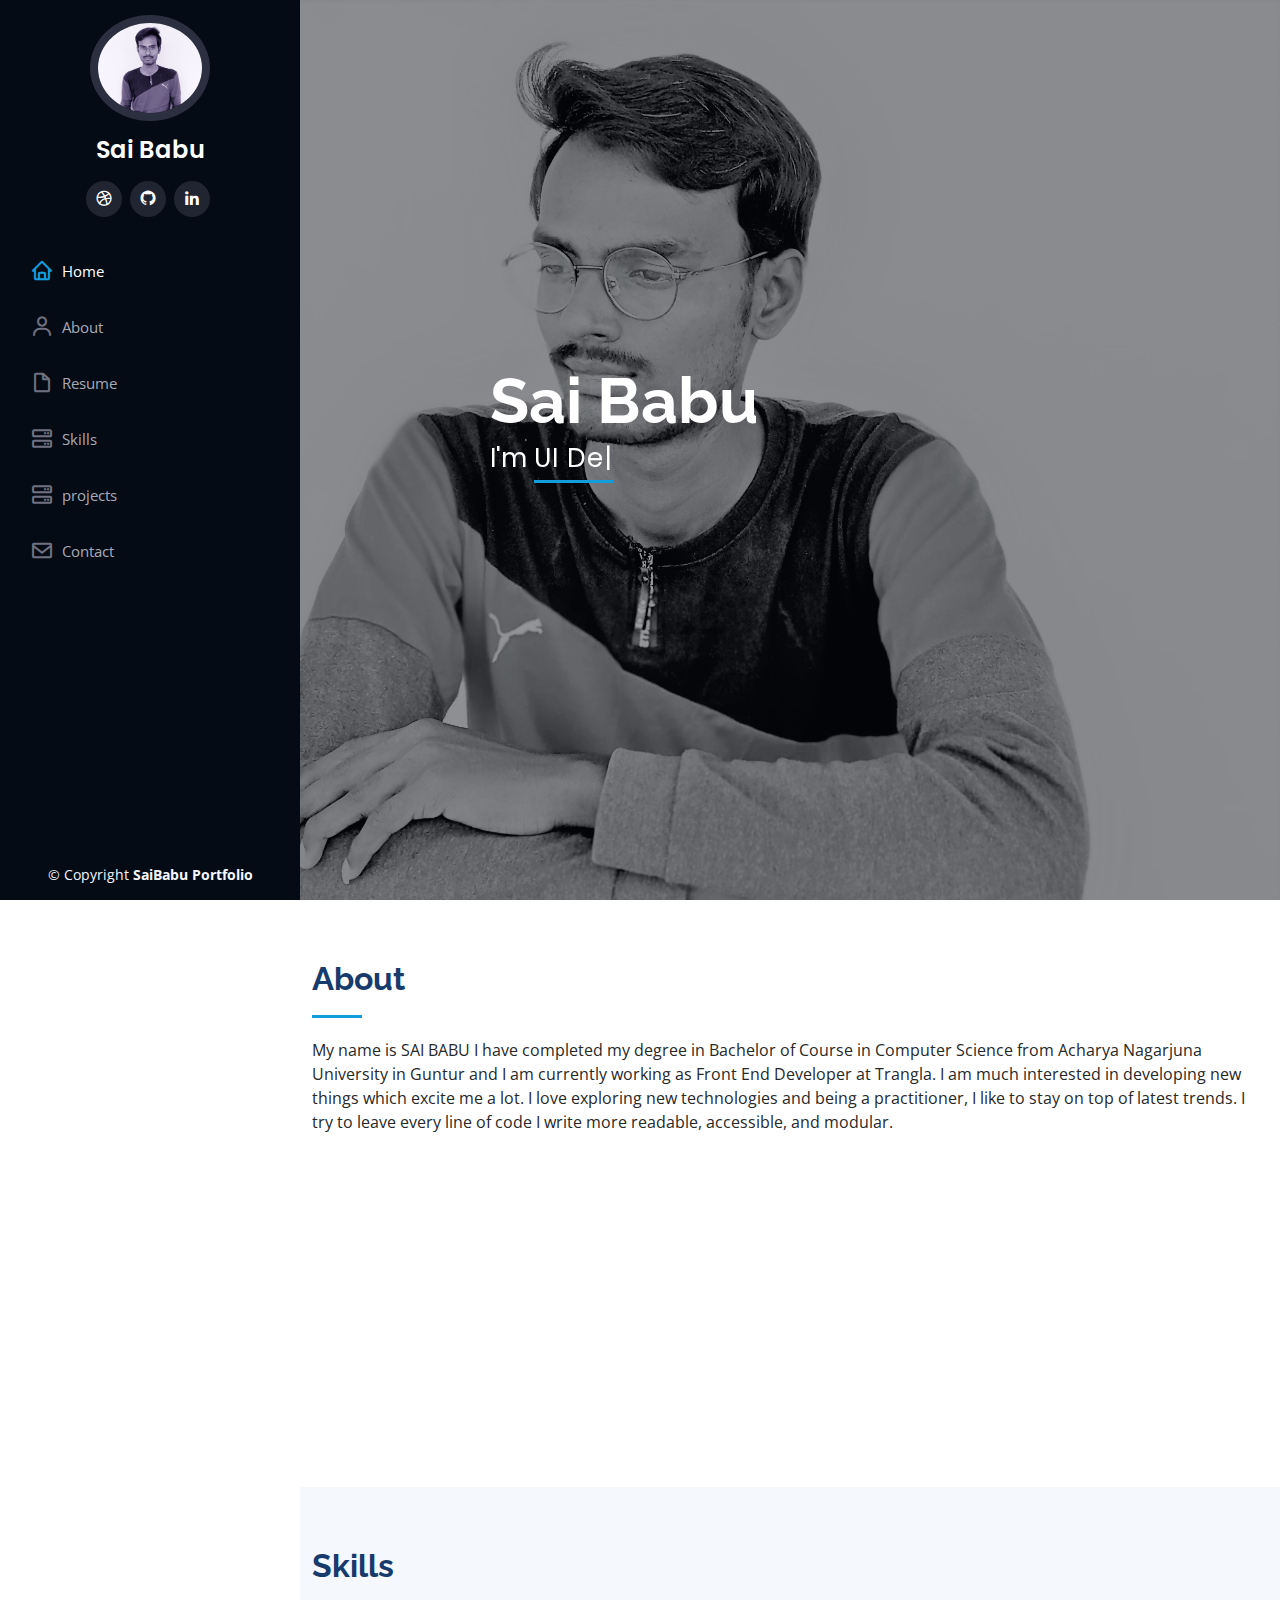
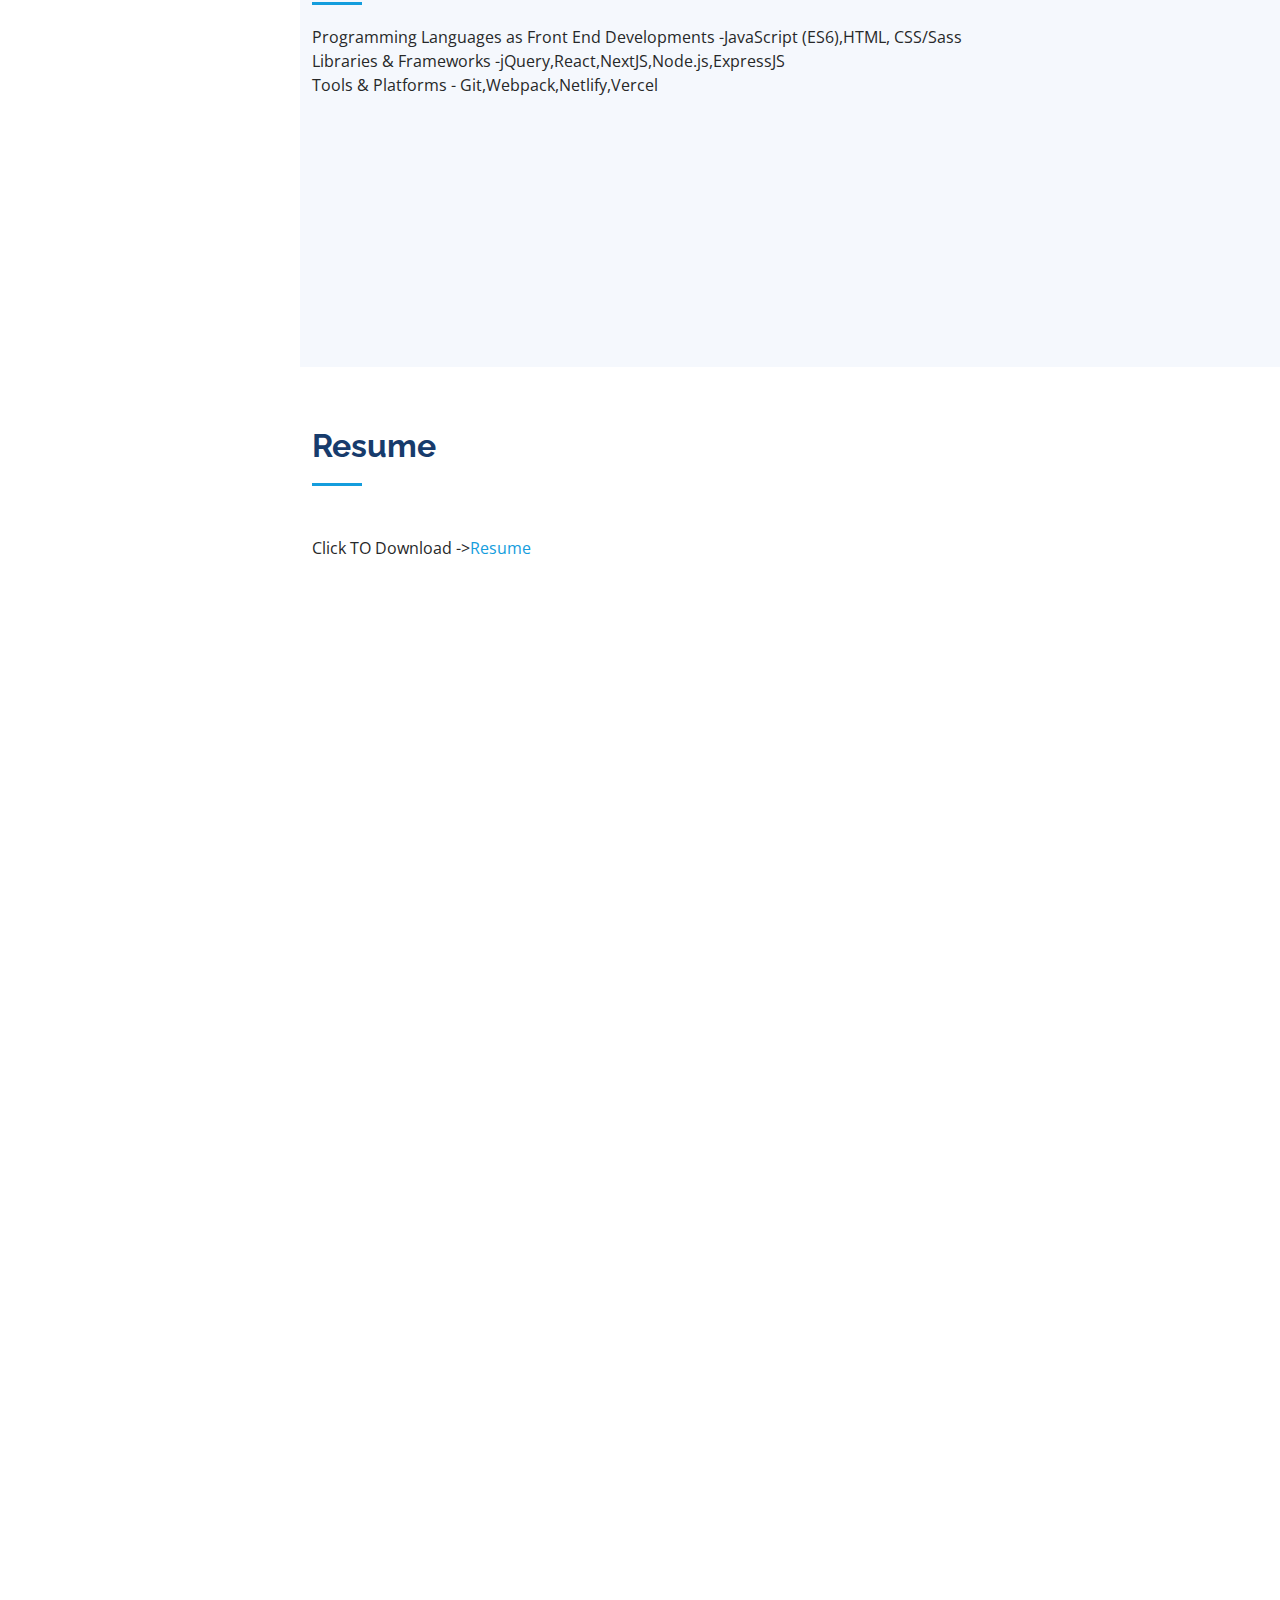
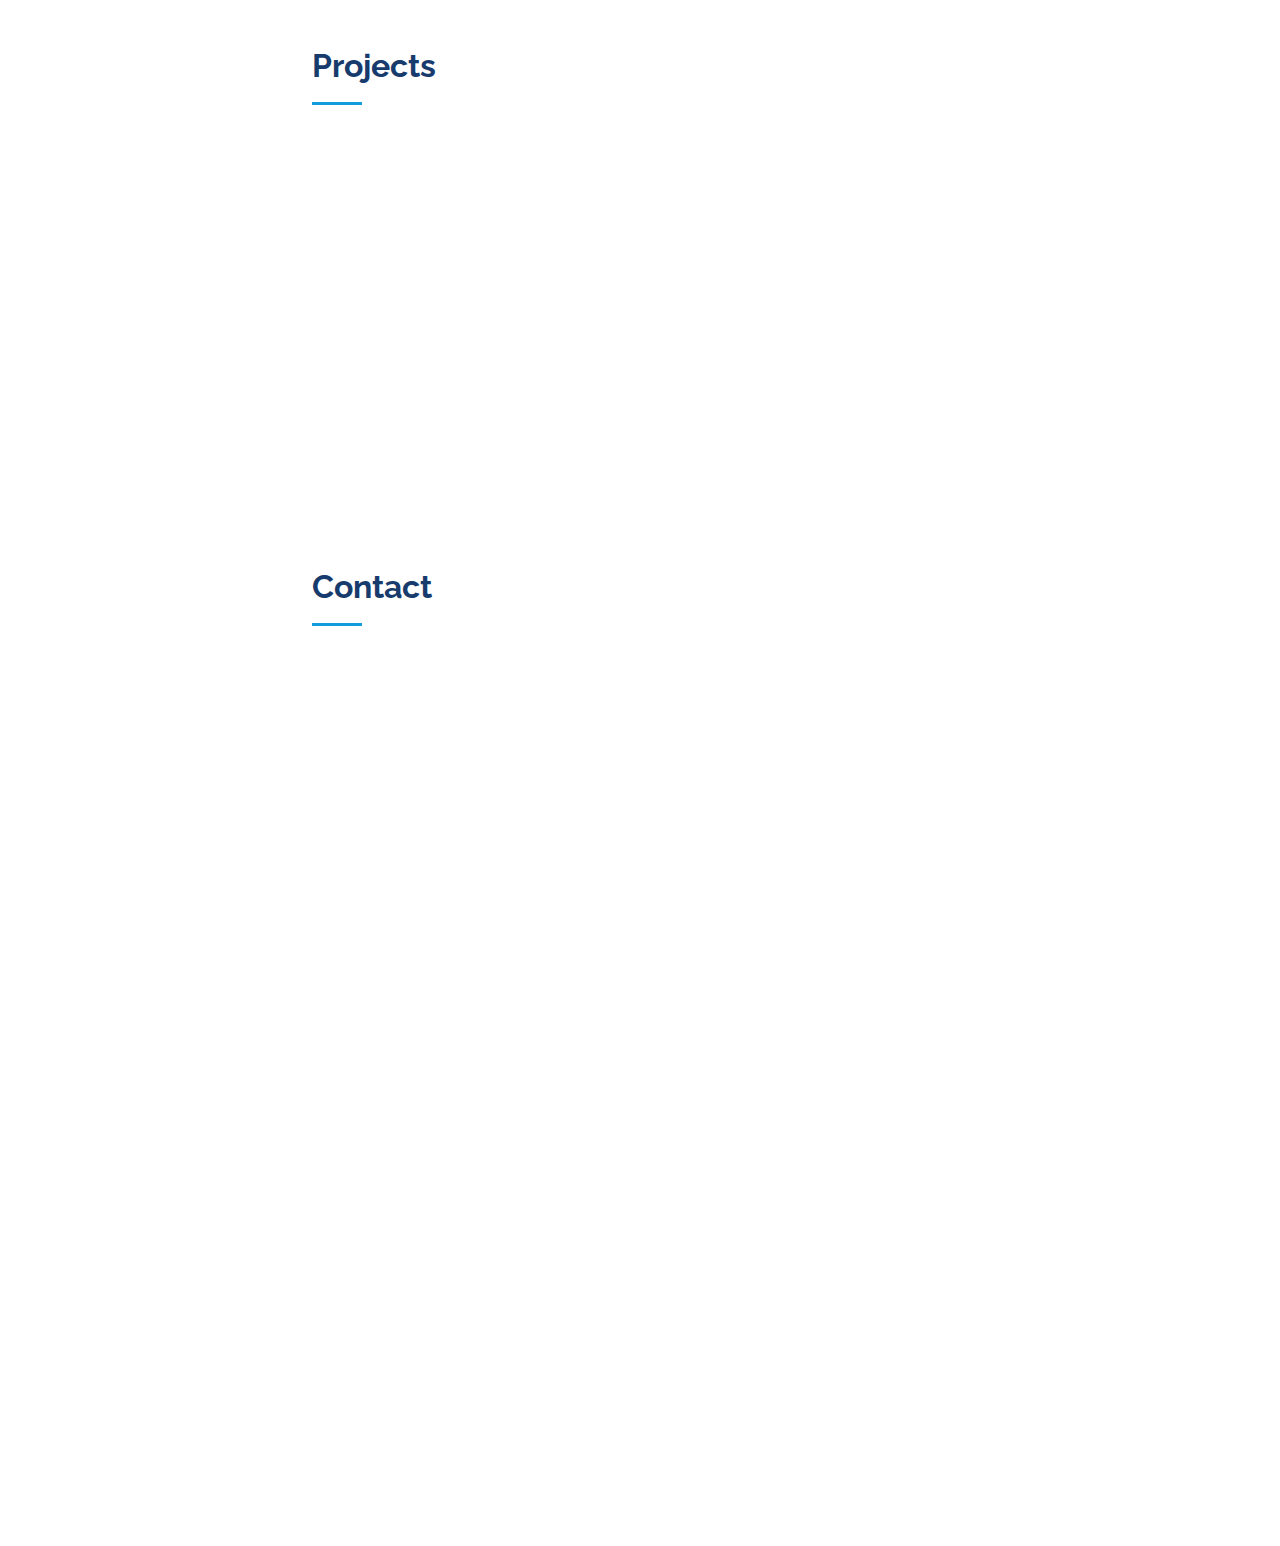
==== index.html @ c0b47a03 "add" ====
<!DOCTYPE html>
<html lang="en">

<head>
  <meta charset="utf-8">
  <meta content="width=device-width, initial-scale=1.0" name="viewport">

  <title>Sai Babu </title>
  <meta content="" name="description">
  <meta content="" name="keywords">

  <!-- Favicons -->
  <link href="assets/img/My-logo4.ico" rel="icon">
  <link href="assets/img/My-logo4.ico" rel="apple-touch-icon">

  <!-- Google Fonts -->
  <link href="https://fonts.googleapis.com/css?family=Open+Sans:300,300i,400,400i,600,600i,700,700i|Raleway:300,300i,400,400i,500,500i,600,600i,700,700i|Poppins:300,300i,400,400i,500,500i,600,600i,700,700i" rel="stylesheet">

  <!-- Vendor CSS Files -->
  <link href="assets/vendor/aos/aos.css" rel="stylesheet">
  <link href="assets/vendor/bootstrap/css/bootstrap.min.css" rel="stylesheet">
  <link href="assets/vendor/bootstrap-icons/bootstrap-icons.css" rel="stylesheet">
  <link href="assets/vendor/boxicons/css/boxicons.min.css" rel="stylesheet">
  <link href="assets/vendor/glightbox/css/glightbox.min.css" rel="stylesheet">
  <link href="assets/vendor/swiper/swiper-bundle.min.css" rel="stylesheet">

  <!-- Template Main CSS File -->
  <link href="assets/css/style.css" rel="stylesheet">

  <!-- =======================================================
  * Template Name: iPortfolio - v3.9.1
  * Template URL: https://bootstrapmade.com/iportfolio-bootstrap-portfolio-websites-template/
  * Author: BootstrapMade.com
  * License: https://bootstrapmade.com/license/
  ======================================================== -->
</head>

<body>

  <!-- ======= Mobile nav toggle button ======= -->
  <i class="bi bi-list mobile-nav-toggle d-xl-none"></i>

  <!-- ======= Header ======= -->
  <header id="header">
    <div class="d-flex flex-column">

      <div class="profile">
        <img src="assets/img/s123364.jpg" alt="" class="img-fluid rounded-circle">
        <h1 class="text-light"><a href="index.html">Sai Babu</a></h1>
        <div class="social-links mt-3 text-center">
          <a href="https://dribbble.com/chsaibabu961" class="dribbble"><i class="bx bxl-dribbble"></i></a>
          <a href="https://github.com/chsaibabu" class="github"><i class="bx bxl-github"></i></a>
          <a href="https://www.linkedin.com/in/saibabu961/" class="linkedin"><i class="bx bxl-linkedin"></i></a>
        </div>
      </div>

      <nav id="navbar" class="nav-menu navbar">
        <ul>
          <li><a href="#hero" class="nav-link scrollto active"><i class="bx bx-home"></i> <span>Home</span></a></li>
          <li><a href="#about" class="nav-link scrollto"><i class="bx bx-user"></i> <span>About</span></a></li>
          <li><a href="#resume" class="nav-link scrollto"><i class="bx bx-file-blank"></i> <span>Resume</span></a></li>
          <li><a href="#skills" class="nav-link scrollto"><i class="bx bx-server"></i> <span>Skills</span></a></li>
          <li><a href="#projects" class="nav-link scrollto"><i class="bx bx-server"></i> <span>projects</span></a></li>
          <li><a href="#contact" class="nav-link scrollto"><i class="bx bx-envelope"></i> <span>Contact</span></a></li>
        </ul>
      </nav><!-- .nav-menu -->
    </div>
  </header><!-- End Header -->

  <!-- ======= Hero Section ======= -->
  <section id="hero" class="d-flex flex-column justify-content-center align-items-center">
    <div class="hero-container" data-aos="fade-in">
      <h1>Sai Babu</h1>
      <p>I'm <span class="typed" data-typed-items="UI Designer,UI Developer"></span></p>
    </div>
  </section><!-- End Hero -->

  <main id="main">

    <!-- ======= About Section ======= -->
    <section id="about" class="about">
      <div class="container">

        <div class="section-title">
          <h2>About</h2>
<p>My name is SAI BABU I have completed my degree in Bachelor of Course in Computer Science from Acharya Nagarjuna University in Guntur and I am currently working as Front End Developer at Trangla. I am much interested in developing new things which excite me a lot.


I love exploring new technologies and being a practitioner, I like to stay on top of latest trends. I try to leave every line of code I write more readable, accessible, and modular.</p>
        </div>

        <div class="row">
          <div class="col-lg-4" data-aos="fade-right">
            <img src="assets/img/s123364.jpg" class="img-fluid" alt="">
          </div>
          <div class="col-lg-8 pt-4 pt-lg-0 content" data-aos="fade-left">
            <h3>UI/UX Designer &amp; Web Developer.</h3>
            <p class="fst-italic">
            
            </p>
            <div class="row">
              <div class="col-lg-6">
                <ul>
                  <li><i class="bi bi-chevron-right"></i> <strong>Birthday:</strong> <span>19 Octobar 1999</span></li>
                  <li><i class="bi bi-chevron-right"></i> <strong>Website:</strong> <span>www.saibabu.com</span></li>
                  <li><i class="bi bi-chevron-right"></i> <strong>Phone:</strong> <span>+91 9000254121</span></li>
                  <li><i class="bi bi-chevron-right"></i> <strong>City:</strong> <span>Guntur AP, India</span></li>
                </ul>
              </div>
              <div class="col-lg-6">
                <ul>
                  <li><i class="bi bi-chevron-right"></i> <strong>Age:</strong> <span>23</span></li>
                  <li><i class="bi bi-chevron-right"></i> <strong>Degree:</strong> <span>Bachelor</span></li>
                  <li><i class="bi bi-chevron-right"></i> <strong>Gmail:</strong> <span>ch.saibabu.961@gmeil.com</span></li>
                </ul>
              </div>
            </div>
            
          </div>
        </div>

      </div>
    </section><!-- End About Section -->

   

    <!-- ======= Skills Section ======= -->
    <section id="skills" class="skills section-bg">
      <div class="container">

        <div class="section-title">
          <h2>Skills</h2>
<p>Programming Languages as Front End Developments -JavaScript (ES6),HTML, CSS/Sass </p>
<p>Libraries & Frameworks -jQuery,React,NextJS,Node.js,ExpressJS</p>
<p>Tools & Platforms - Git,Webpack,Netlify,Vercel</p>
        </div>

        <div class="row skills-content">

          <div class="col-lg-6" data-aos="fade-up">

            <div class="progress">
              <span class="skill">HTML <i class="val">100%</i></span>
              <div class="progress-bar-wrap">
                <div class="progress-bar" role="progressbar" aria-valuenow="100" aria-valuemin="0" aria-valuemax="100"></div>
              </div>
            </div>

            <div class="progress">
              <span class="skill">CSS <i class="val">90%</i></span>
              <div class="progress-bar-wrap">
                <div class="progress-bar" role="progressbar" aria-valuenow="90" aria-valuemin="0" aria-valuemax="100"></div>
              </div>
            </div>

            <div class="progress">
              <span class="skill">JavaScript <i class="val">75%</i></span>
              <div class="progress-bar-wrap">
                <div class="progress-bar" role="progressbar" aria-valuenow="75" aria-valuemin="0" aria-valuemax="100"></div>
              </div>
            </div>

          </div>

          <div class="col-lg-6" data-aos="fade-up" data-aos-delay="100">

            <div class="progress">
              <span class="skill">Bootstrap <i class="val">80%</i></span>
              <div class="progress-bar-wrap">
                <div class="progress-bar" role="progressbar" aria-valuenow="80" aria-valuemin="0" aria-valuemax="100"></div>
              </div>
            </div>

            <div class="progress">
              <span class="skill">Reactjs<i class="val">90%</i></span>
              <div class="progress-bar-wrap">
                <div class="progress-bar" role="progressbar" aria-valuenow="90" aria-valuemin="0" aria-valuemax="100"></div>
              </div>
            </div>

            <div class="progress">
              <span class="skill">Photoshop <i class="val">55%</i></span>
              <div class="progress-bar-wrap">
                <div class="progress-bar" role="progressbar" aria-valuenow="55" aria-valuemin="0" aria-valuemax="100"></div>
              </div>
            </div>

          </div>

        </div>

      </div>
    </section><!-- End Skills Section -->

    <!-- ======= Resume Section ======= -->
    <section id="resume" class="resume">
      <div class="container">

        <div class="section-title">
          <h2>Resume</h2>
        </div>
         <p> Click TO Download -><a href="file:///C:/Users/Mr%20Khan/Downloads/Sai%20Frontend%20-%20Resume%20(1).pdf">Resume</a></p>
        <div class="row">
          <div class="col-lg-6" data-aos="fade-up">
            <h3 class="resume-title">Summary</h3>
            <div class="resume-item pb-0">
              <h4>Sai Babu</h4>
              <p><em>Over 3+ years of professional experience and a good understanding of all the aspects of the Software Development Life Cycle. 
Deep expertise and hands-on experience with Web Applications and programming languages such as HTLM5, CSS3, JavaScript, ReactJS, and NextJS.
Experienced on projects from development to deployment using Agile processes and
Always open to learn new technologies
.</em></p>
              <ul>
                <li>Guntur, Andhra Pradesh 522001, India</li>
                <li>+91 9000254121</li>
                <li>contact@saibabu.com</li>
              </ul>
            </div>

            <h3 class="resume-title">Education</h3>
            <div class="resume-item">
              <h4>Bachelor Of Science; Computer Science</h4>
              <h5>2017 - 2020</h5>
              <p><em>Hindu College of Guntur at Acharya Nagarjuna University in Guntur,Ap</em></p>
            </div>
             <div class="resume-item">
              <h4>Intermedit : MPC</h4>
              <h5>2015 - 2017</h5>
              <p><em>A.C college in Guntur,Ap</em></p>
            </div>
            <div class="resume-item">
              <h4>SSC : 10Th</h4>
              <h5>2014-2015</h5>
              <p><em>Yadava High School in Guntur,Ap</em></p>
            </div>
          </div>
          <div class="col-lg-6" data-aos="fade-up" data-aos-delay="100">
            <h3 class="resume-title">Professional Experience</h3>
            <div class="resume-item">
              <h4>Front End Developer</h4>
              <h5>Jan 2020 - Present</h5>
              <p><em>Trangla at</em></p>
              <ul>
              <li>Developed and maintained code for in-house and client websites primarily using HTML, CSS, Sass, JavaScript, and jQuery</li>
              <li>Tested sites in various browsers and devices to ensure cross-browser compatibility and mobile responsiveness</li>
              <li>Worked closely with designers and management team to develop, document, and manage the website using Jekyll, Sass, and JavaScript</li>
              <li>Work with a variety of different languages, frameworks, and content management systems such as JavaScript, TypeScript, React, Node.js, Prismic, etc.
</li>
              <li>Communicate and collaborate with multi-disciplinary teams of engineers, designers, clients, and stakeholders on a daily basis
</li>
              </ul>
            </div>
            <div class="resume-item">
              <h4>UI Designer</h4>
              <h5>Jun 2019 - Jan 2020</h5>
              <p><em>Zakboys</em></p>
              <ul>
                <li>Design, build, and maintain efficient, reusable, and reliable Frontend code with technologies of HTML, CSS, Javascript ..</li>
                <li>Work with the server-side developers for Implementing UI integration</li>
                <li>Recommended and consulted with clients on the most appropriate graphic design</li>
                <li>Skills/Concepts – HTML, CSS, Bootstrap and JavaScript</li>
              </ul>
            </div>
          </div>
        </div>

      </div>
    </section><!-- End Resume Section -->

        <!-- ======= Services Section ======= -->
    <section id="projects" class="services">
      <div class="container">

        <div class="section-title">
          <h2>Projects</h2>
        </div>

        <div class="row">
          
          <div class="col-lg-4 col-md-6 icon-box" data-aos="fade-up" data-aos-delay="100">
            <div class="icon">
              <img src="assets/img/Screenshot_20221010_221952.png" alt="">
            </div>
            
            <h4 class="title"><a href="https://www.playat.in/">Play At</a></h4>
            <p class="description">PlayAt is a ground booking Mobile App for Sports enthusiasts around Hyderabad, Developed by Turpy Mobile Apps Pvt Ltd. PlayAt shows you nearby sports facilities and makes an instant booking of available playing slots. Users will get the notifications of the events happening at the Sports Arena
</p>
          </div>
         
        </div>

      </div>
    </section><!-- End Services Section -->



    <!-- ======= Contact Section ======= -->
    <section id="contact" class="contact">
      <div class="container">

        <div class="section-title">
          <h2>Contact</h2>
        </div>

        <div class="row" data-aos="fade-in">

          <div class="col-lg-5 d-flex align-items-stretch">
            <div class="info">
              <div class="address">
                <i class="bi bi-geo-alt"></i>
                <h4>Location:</h4>
                <p>Guntur,Andhra Pradesh,India, Pincode-522001 </p>
              </div>

              <div class="email">
                <i class="bi bi-envelope"></i>
                <h4>Email:</h4>
                <p>contact@saibabu.com</p>
              </div>

              <div class="phone">
                <i class="bi bi-phone"></i>
                <h4>Call:</h4>
                <p>+91 9000254121</p>
              </div>

            </div>

          </div>

          <div class="col-lg-7 mt-5 mt-lg-0 d-flex align-items-stretch">
            <form action="forms/contact.php" method="post" role="form" class="php-email-form">
              <div class="row">
                <div class="form-group col-md-6">
                  <label for="name">Your Name</label>
                  <input type="text" name="name" class="form-control" id="name" required>
                </div>
                <div class="form-group col-md-6">
                  <label for="name">Your Email</label>
                  <input type="email" class="form-control" name="email" id="email" required>
                </div>
              </div>
              <div class="form-group">
                <label for="name">Subject</label>
                <input type="text" class="form-control" name="subject" id="subject" required>
              </div>
              <div class="form-group">
                <label for="name">Message</label>
                <textarea class="form-control" name="message" rows="10" required></textarea>
              </div>
              <div class="my-3">
                <div class="loading">Loading</div>
                <div class="error-message"></div>
                <div class="sent-message">Your message has been sent. Thank you!</div>
              </div>
              <div class="text-center"><button type="submit">Send Message</button></div>
            </form>
          </div>
<iframe></iframe>
        </div>

      </div>
    </section><!-- End Contact Section -->

  </main><!-- End #main -->

  <!-- ======= Footer ======= -->
  <footer id="footer">
    <div class="container">
      <div class="copyright">
        &copy; Copyright <strong><span>SaiBabu Portfolio</span></strong>
      </div>
      
    </div>
  </footer><!-- End  Footer -->

  <a href="#" class="back-to-top d-flex align-items-center justify-content-center"><i class="bi bi-arrow-up-short"></i></a>

  <!-- Vendor JS Files -->
  <script src="assets/vendor/purecounter/purecounter_vanilla.js"></script>
  <script src="assets/vendor/aos/aos.js"></script>
  <script src="assets/vendor/bootstrap/js/bootstrap.bundle.min.js"></script>
  <script src="assets/vendor/glightbox/js/glightbox.min.js"></script>
  <script src="assets/vendor/isotope-layout/isotope.pkgd.min.js"></script>
  <script src="assets/vendor/swiper/swiper-bundle.min.js"></script>
  <script src="assets/vendor/typed.js/typed.min.js"></script>
  <script src="assets/vendor/waypoints/noframework.waypoints.js"></script>
  <script src="assets/vendor/php-email-form/validate.js"></script>

  <!-- Template Main JS File -->
  <script src="assets/js/main.js"></script>

</body>

</html>
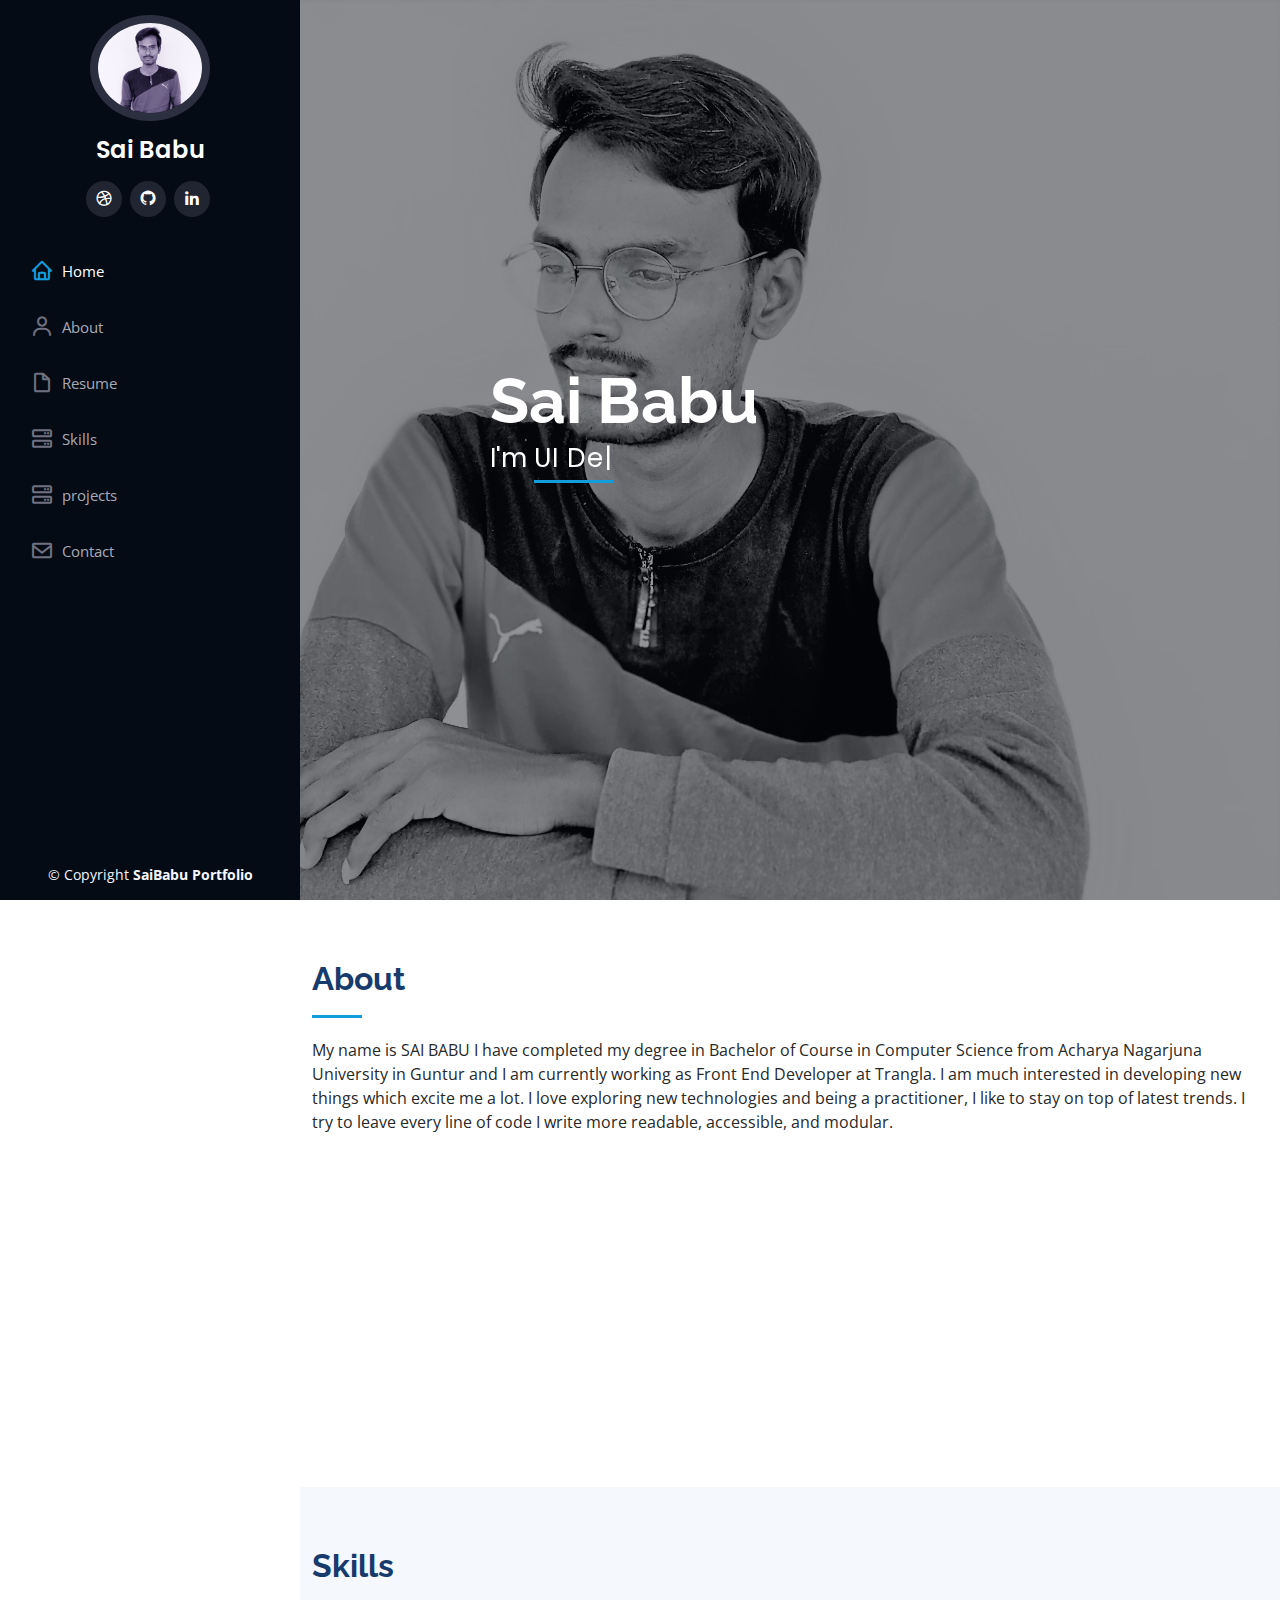
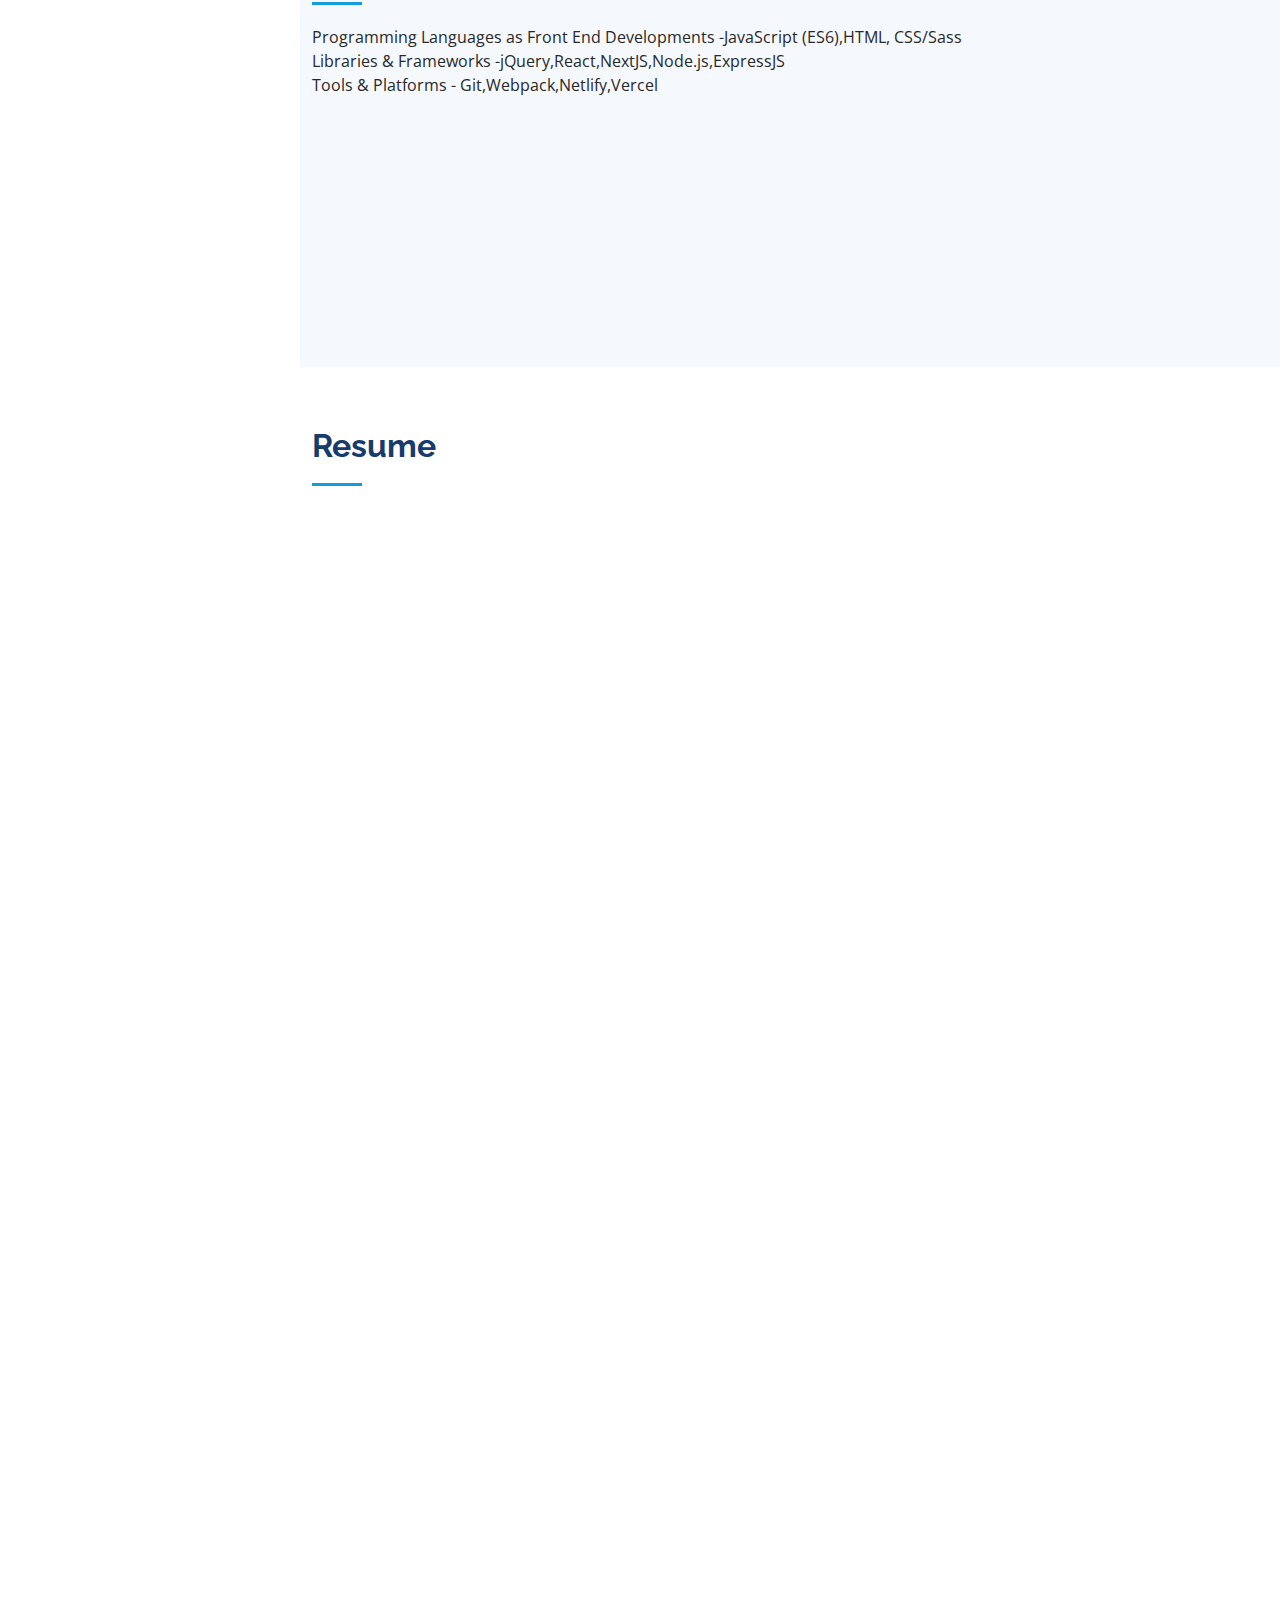
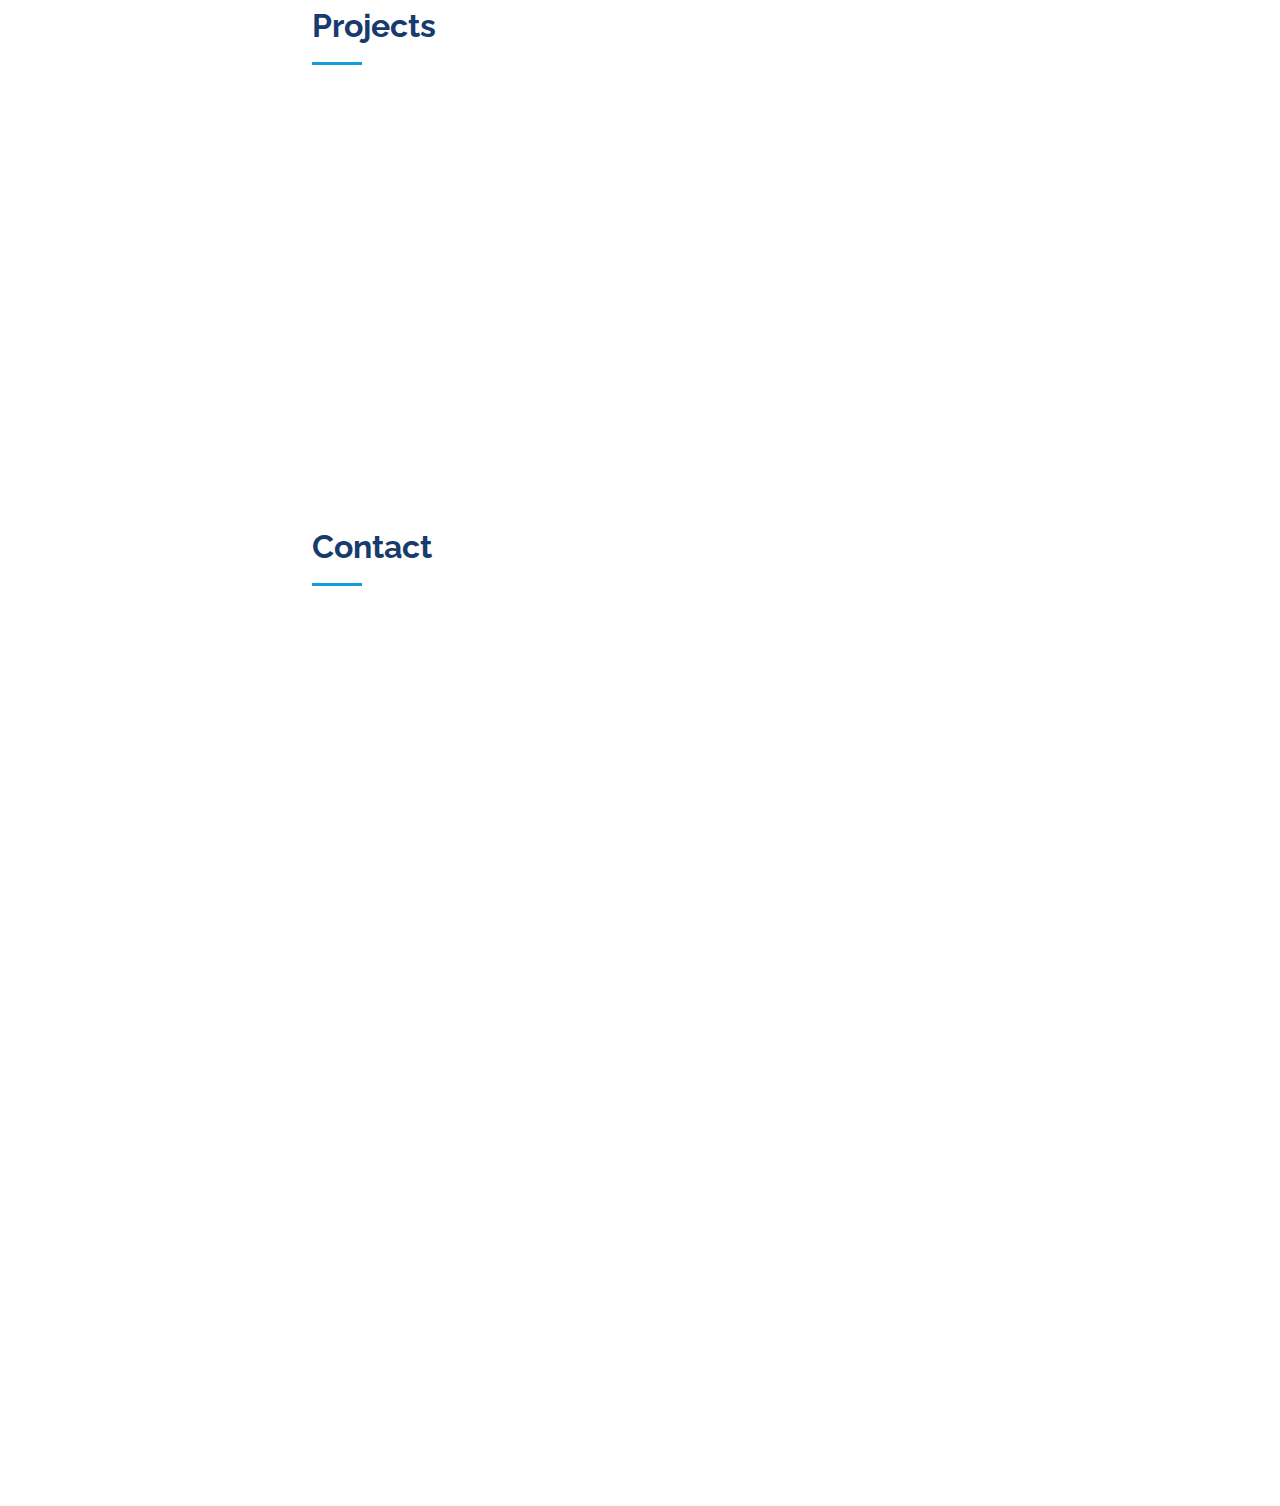
==== commit 0bd704d7: "max update" ====
--- a/index.html
+++ b/index.html
@@ -199,7 +199,6 @@
         <div class="section-title">
           <h2>Resume</h2>
         </div>
-         <p> Click TO Download -><a href="file:///C:/Users/Mr%20Khan/Downloads/Sai%20Frontend%20-%20Resume%20(1).pdf">Resume</a></p>
         <div class="row">
           <div class="col-lg-6" data-aos="fade-up">
             <h3 class="resume-title">Summary</h3>
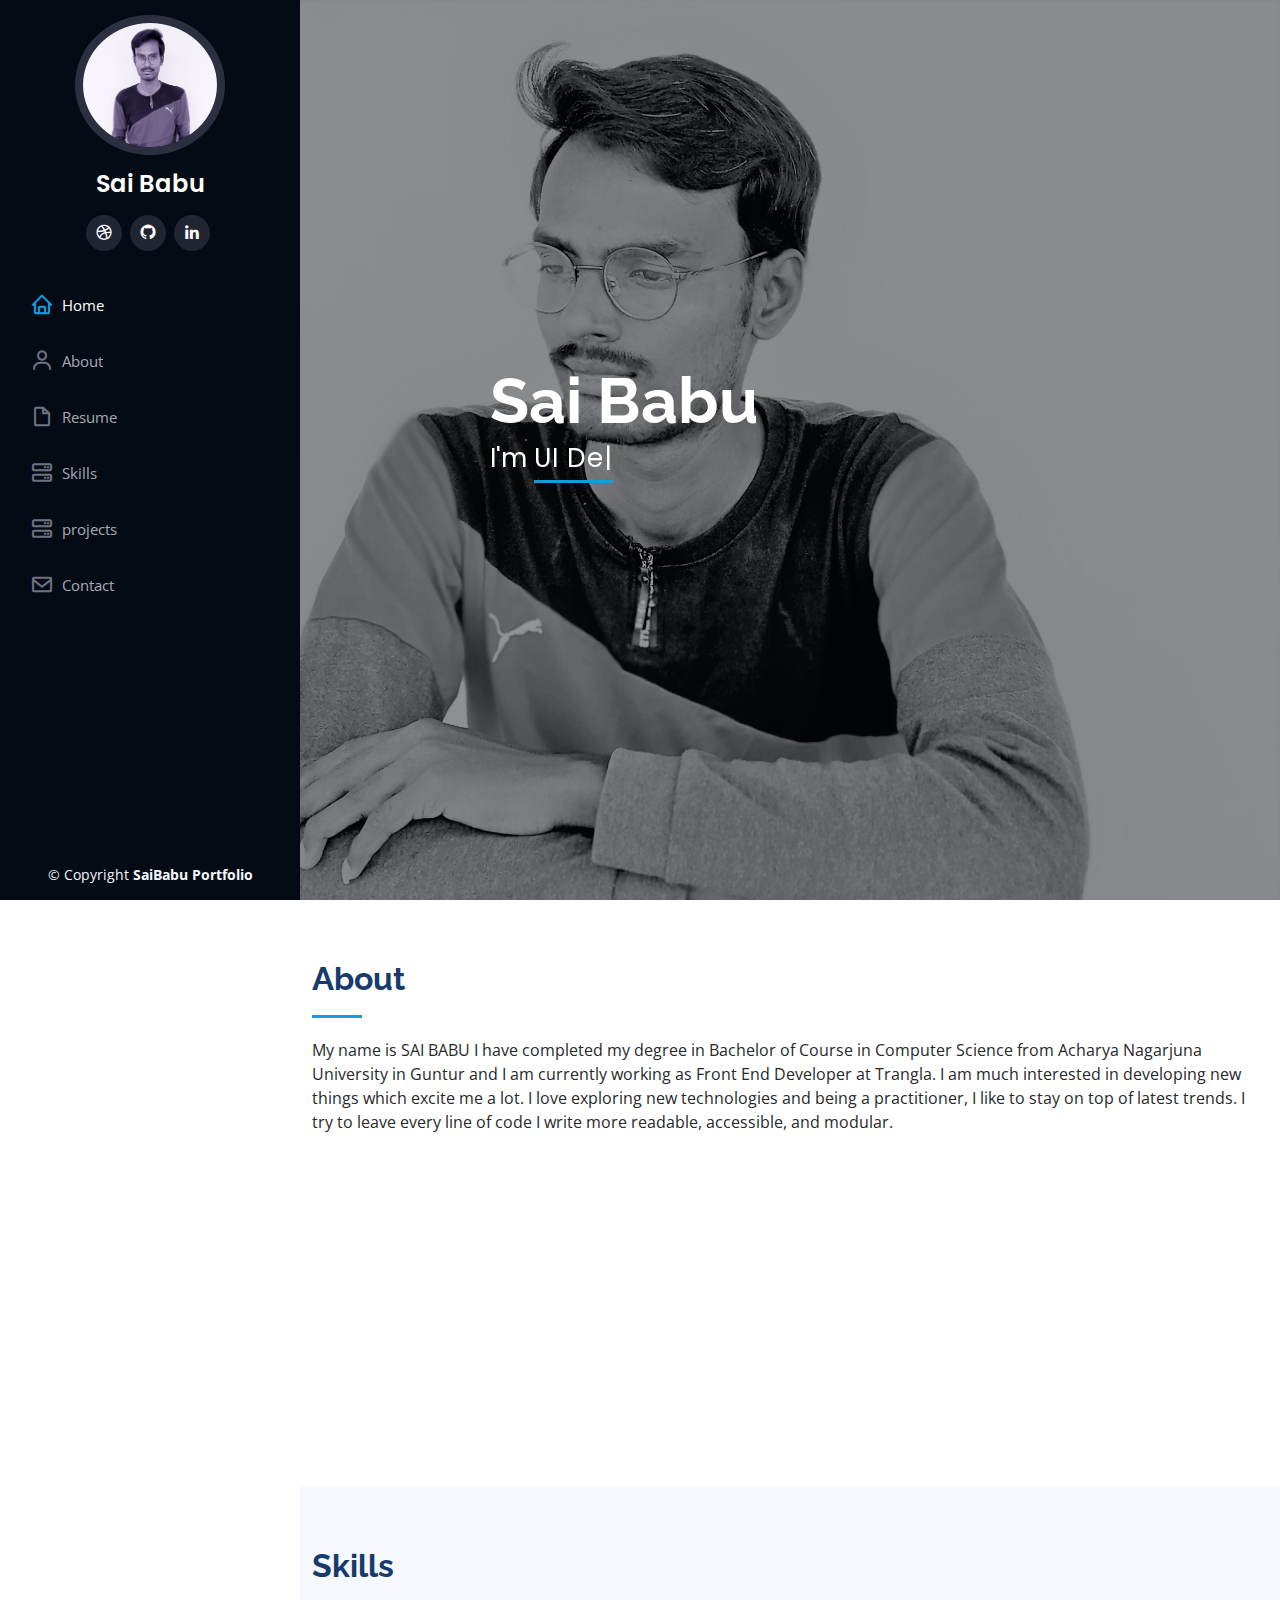
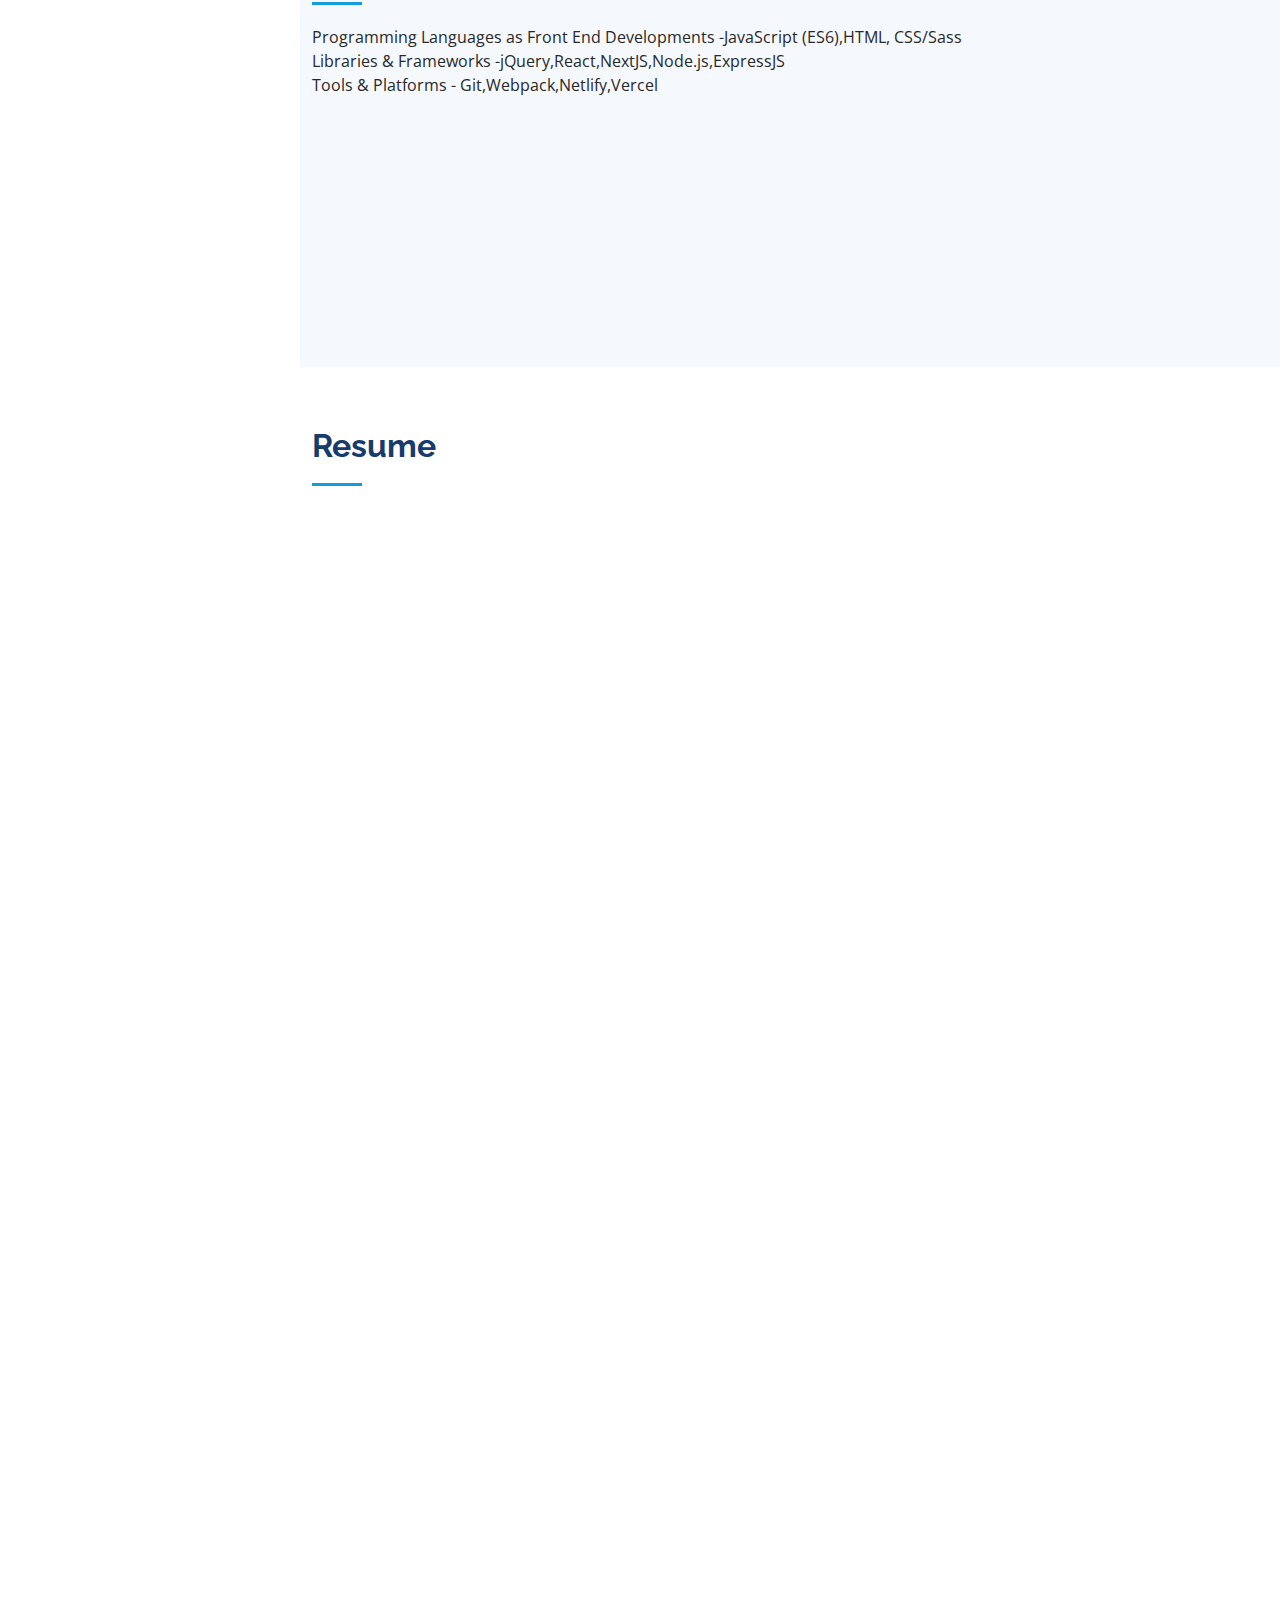
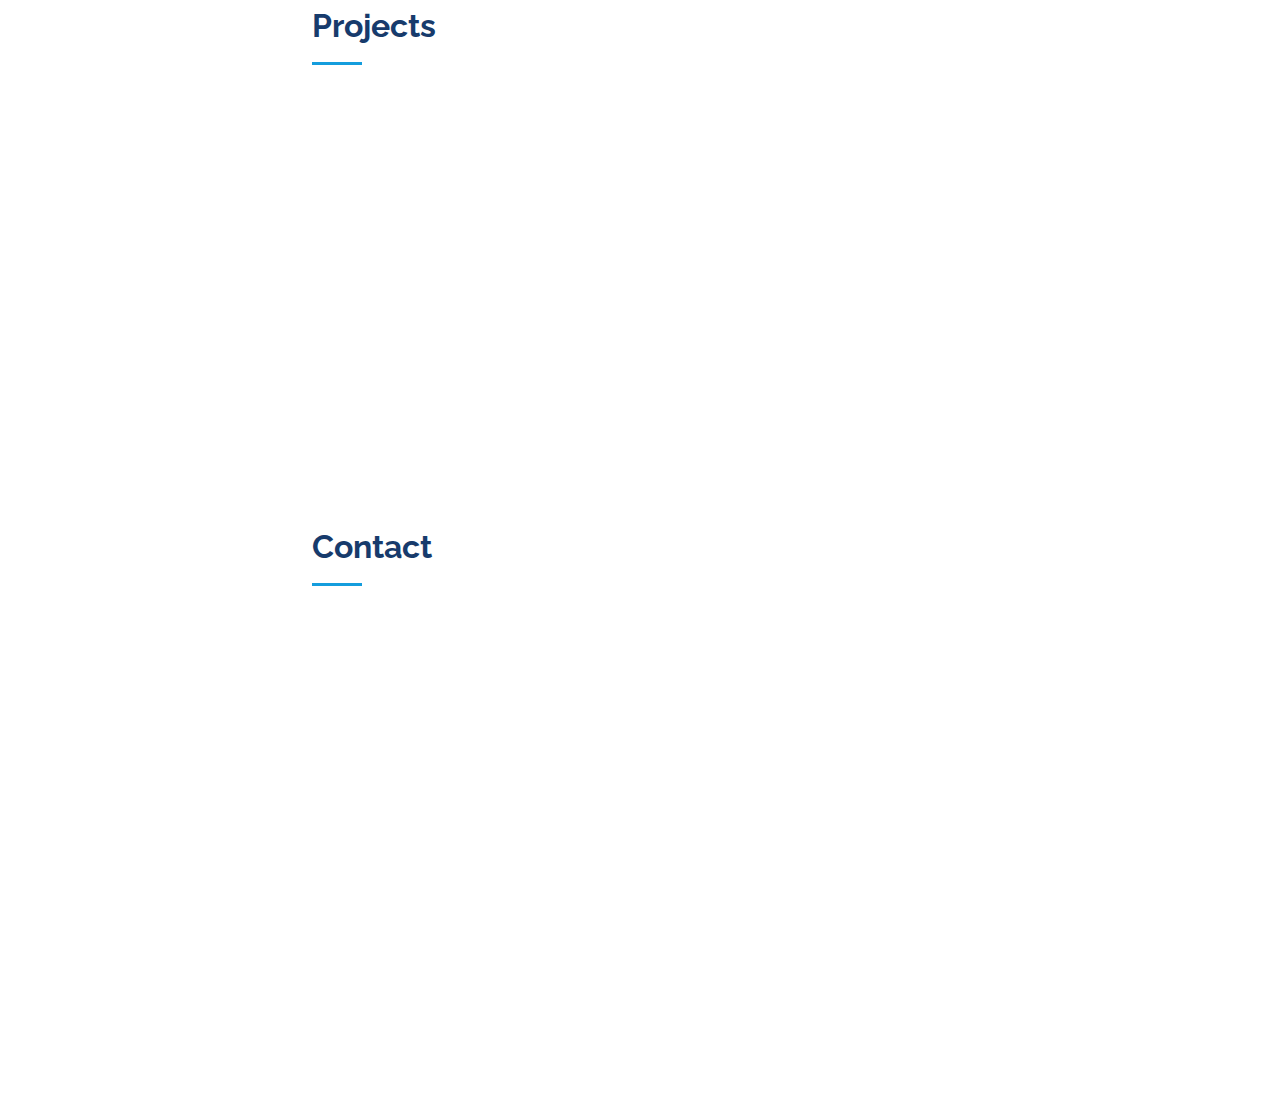
==== commit dbb84962: "Added" ====
--- a/index.html
+++ b/index.html
@@ -326,8 +326,11 @@
             </div>
 
           </div>
-
-          <div class="col-lg-7 mt-5 mt-lg-0 d-flex align-items-stretch">
+        </div>
+      </div>
+    </section>
+
+          <!--<div class="col-lg-7 mt-5 mt-lg-0 d-flex align-items-stretch">
             <form action="forms/contact.php" method="post" role="form" class="php-email-form">
               <div class="row">
                 <div class="form-group col-md-6">
@@ -359,8 +362,8 @@
         </div>
 
       </div>
-    </section><!-- End Contact Section -->
-
+    </section> End Contact Section -->
+   
   </main><!-- End #main -->
 
   <!-- ======= Footer ======= -->
--- a/assets/css/style.css
+++ b/assets/css/style.css
@@ -84,10 +84,12 @@
 
 #header .profile img {
   margin: 15px auto;
-  display: block;
-  width: 120px;
+display: block;
+  width: 150px;
+  height: 140px;
   border: 8px solid #2c2f3f;
 }
+
 
 #header .profile h1 {
   font-size: 24px;
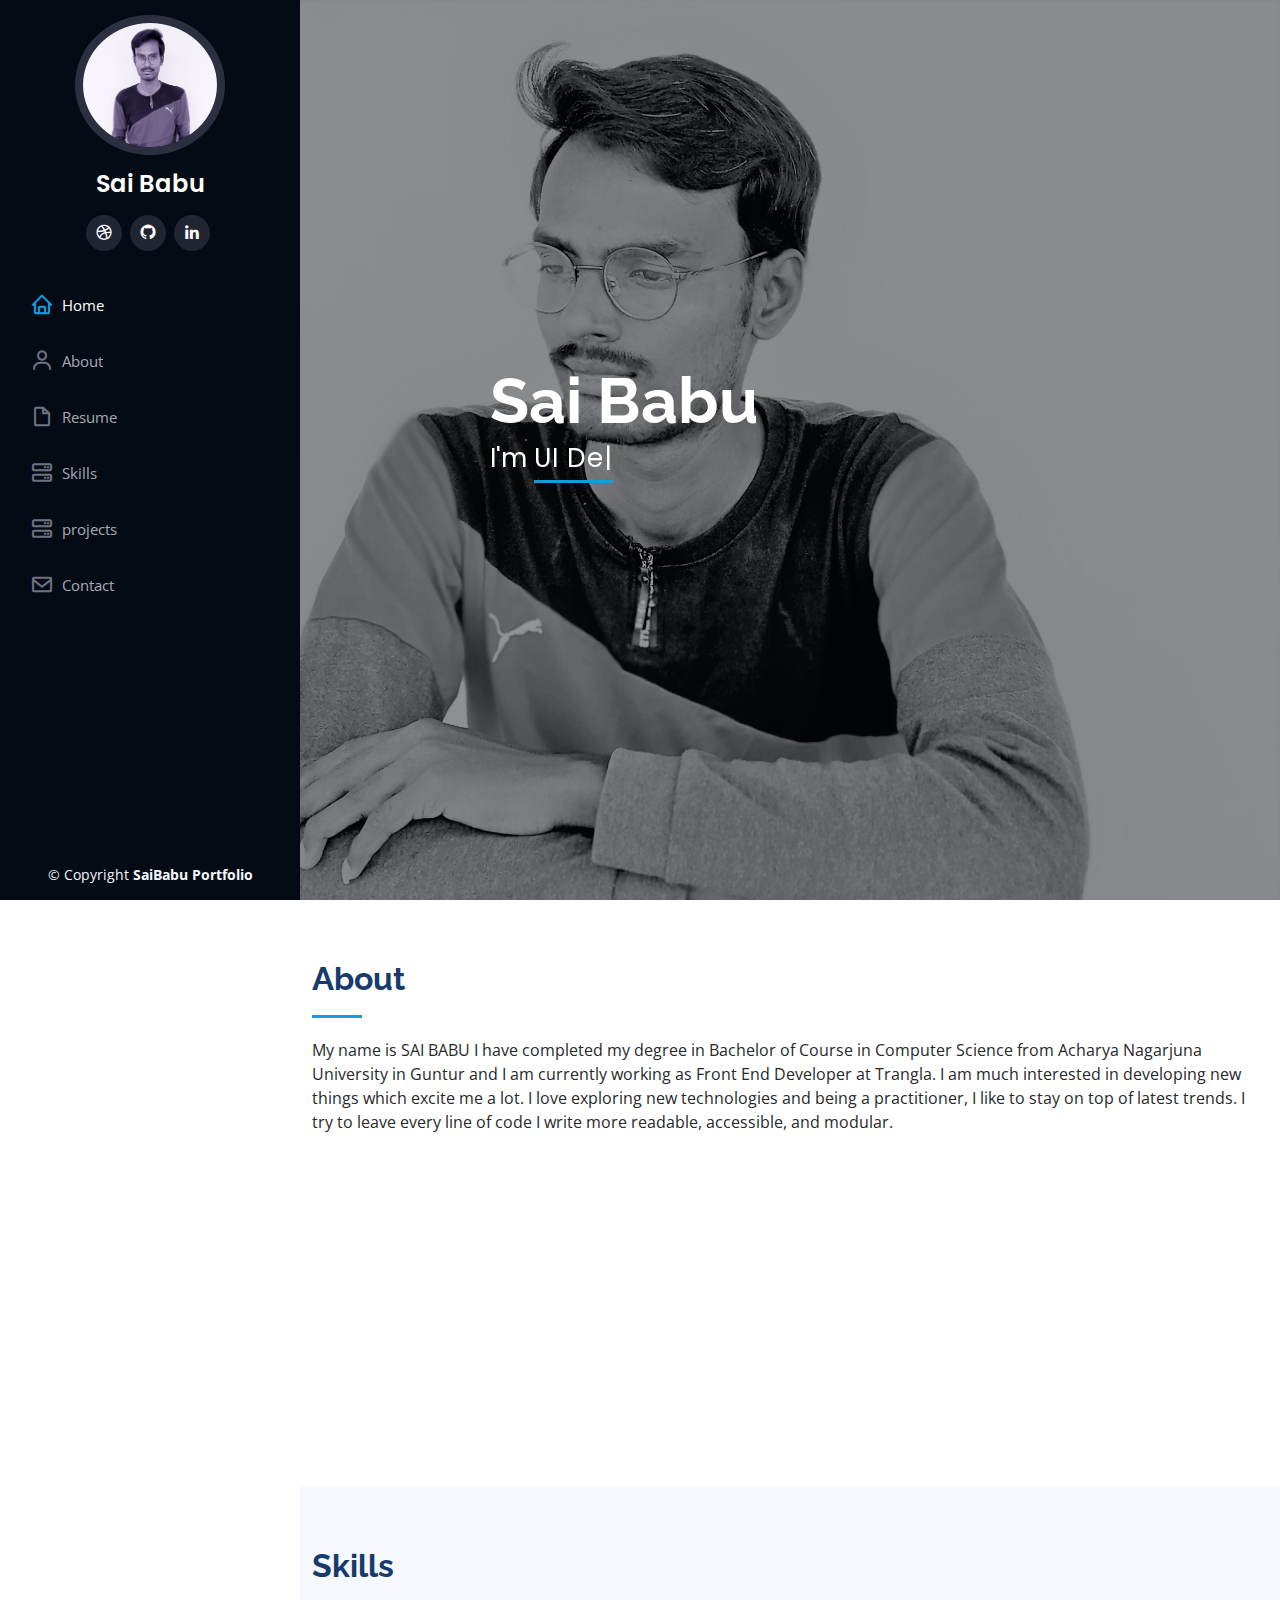
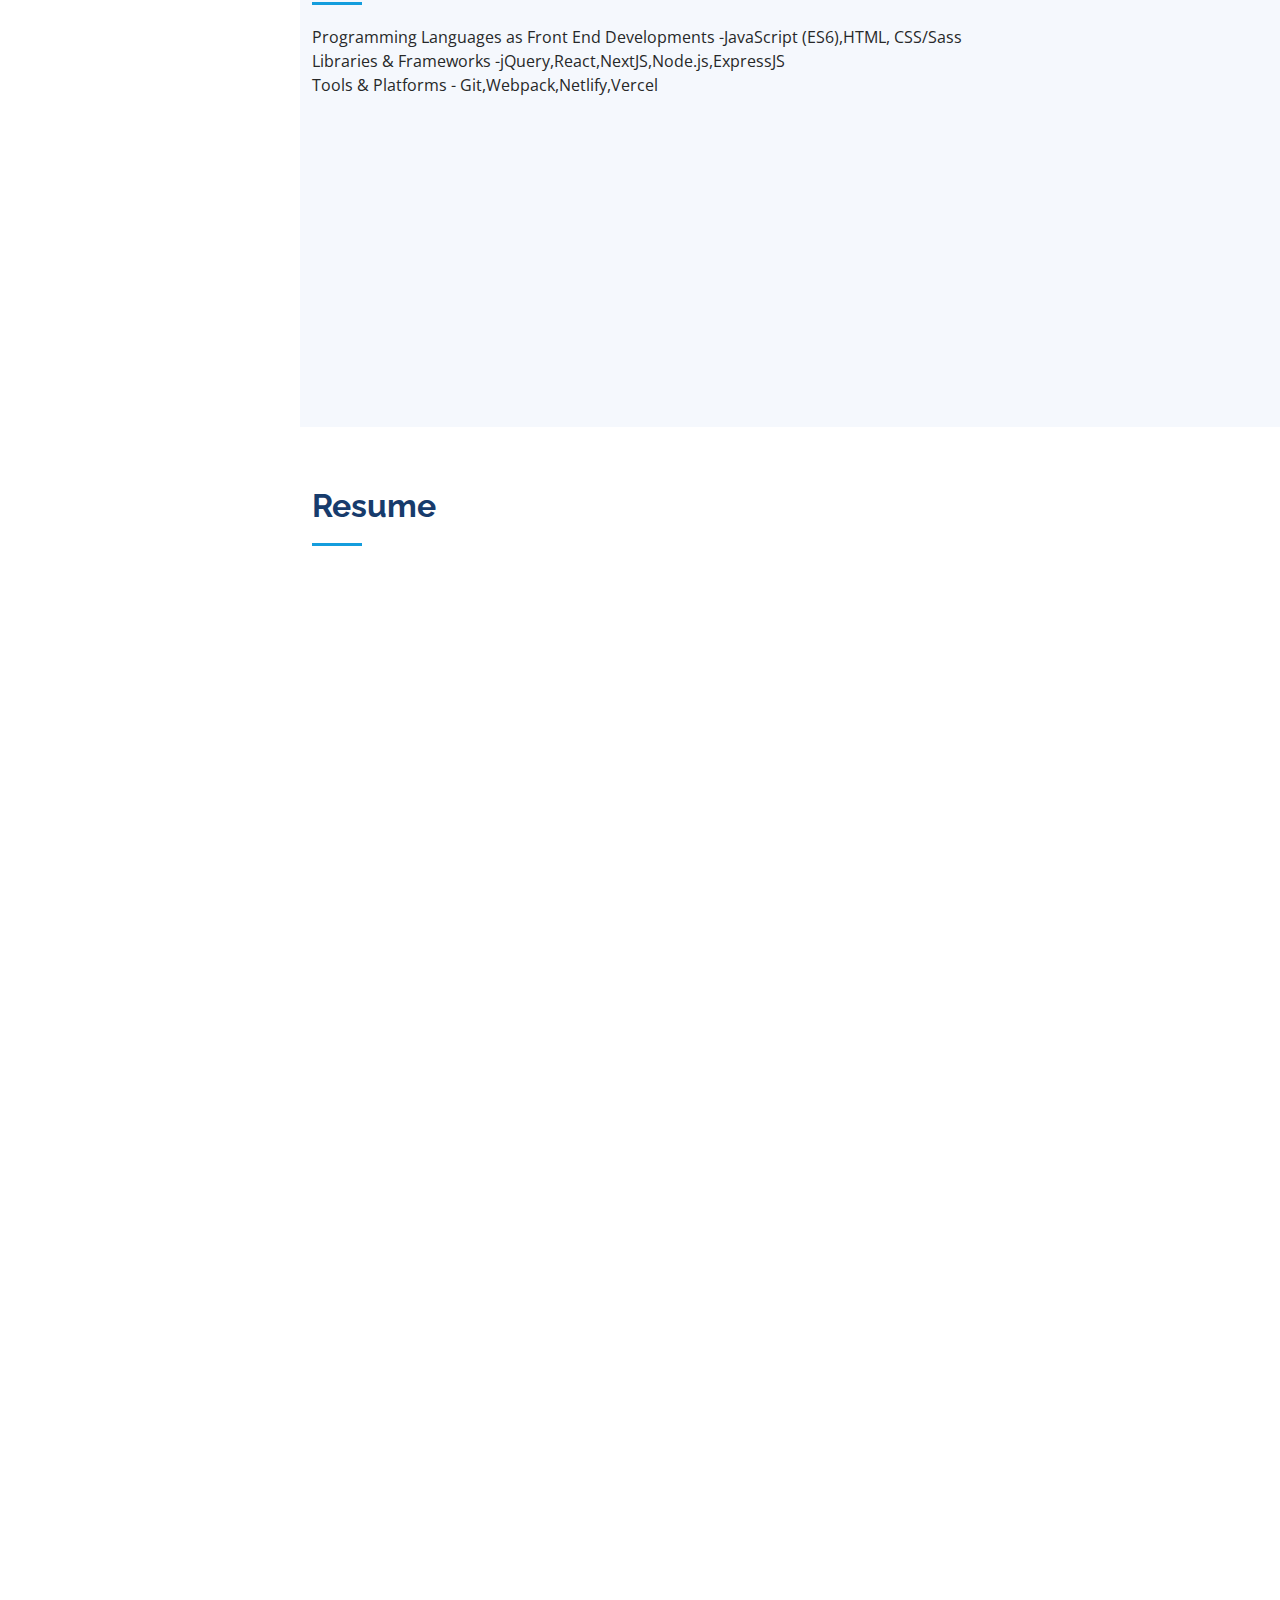
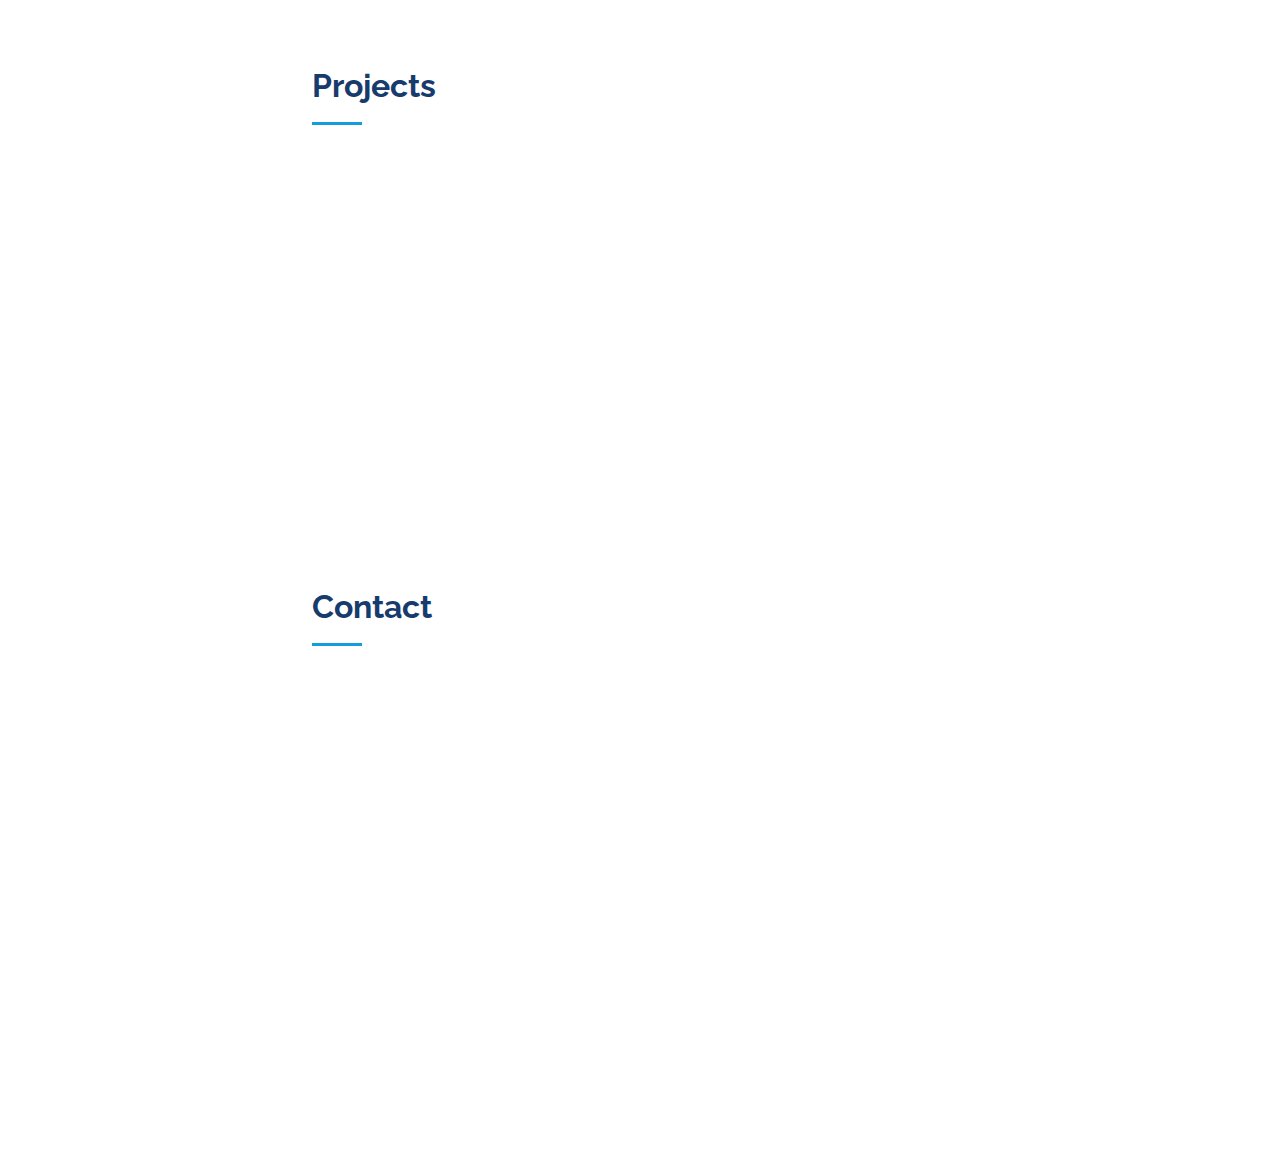
==== commit a26ded18: "skill add" ====
--- a/index.html
+++ b/index.html
@@ -140,7 +140,7 @@
           <div class="col-lg-6" data-aos="fade-up">
 
             <div class="progress">
-              <span class="skill">HTML <i class="val">100%</i></span>
+              <span class="skill">HTML <i class="val">90%</i></span>
               <div class="progress-bar-wrap">
                 <div class="progress-bar" role="progressbar" aria-valuenow="100" aria-valuemin="0" aria-valuemax="100"></div>
               </div>
@@ -172,7 +172,7 @@
             </div>
 
             <div class="progress">
-              <span class="skill">Reactjs<i class="val">90%</i></span>
+              <span class="skill">Reactjs<i class="val">70%</i></span>
               <div class="progress-bar-wrap">
                 <div class="progress-bar" role="progressbar" aria-valuenow="90" aria-valuemin="0" aria-valuemax="100"></div>
               </div>
@@ -184,7 +184,12 @@
                 <div class="progress-bar" role="progressbar" aria-valuenow="55" aria-valuemin="0" aria-valuemax="100"></div>
               </div>
             </div>
-
+             <div class="progress">
+              <span class="skill">Figma <i class="val">70%</i></span>
+              <div class="progress-bar-wrap">
+                <div class="progress-bar" role="progressbar" aria-valuenow="55" aria-valuemin="0" aria-valuemax="100"></div>
+              </div>
+            </div>
           </div>
 
         </div>
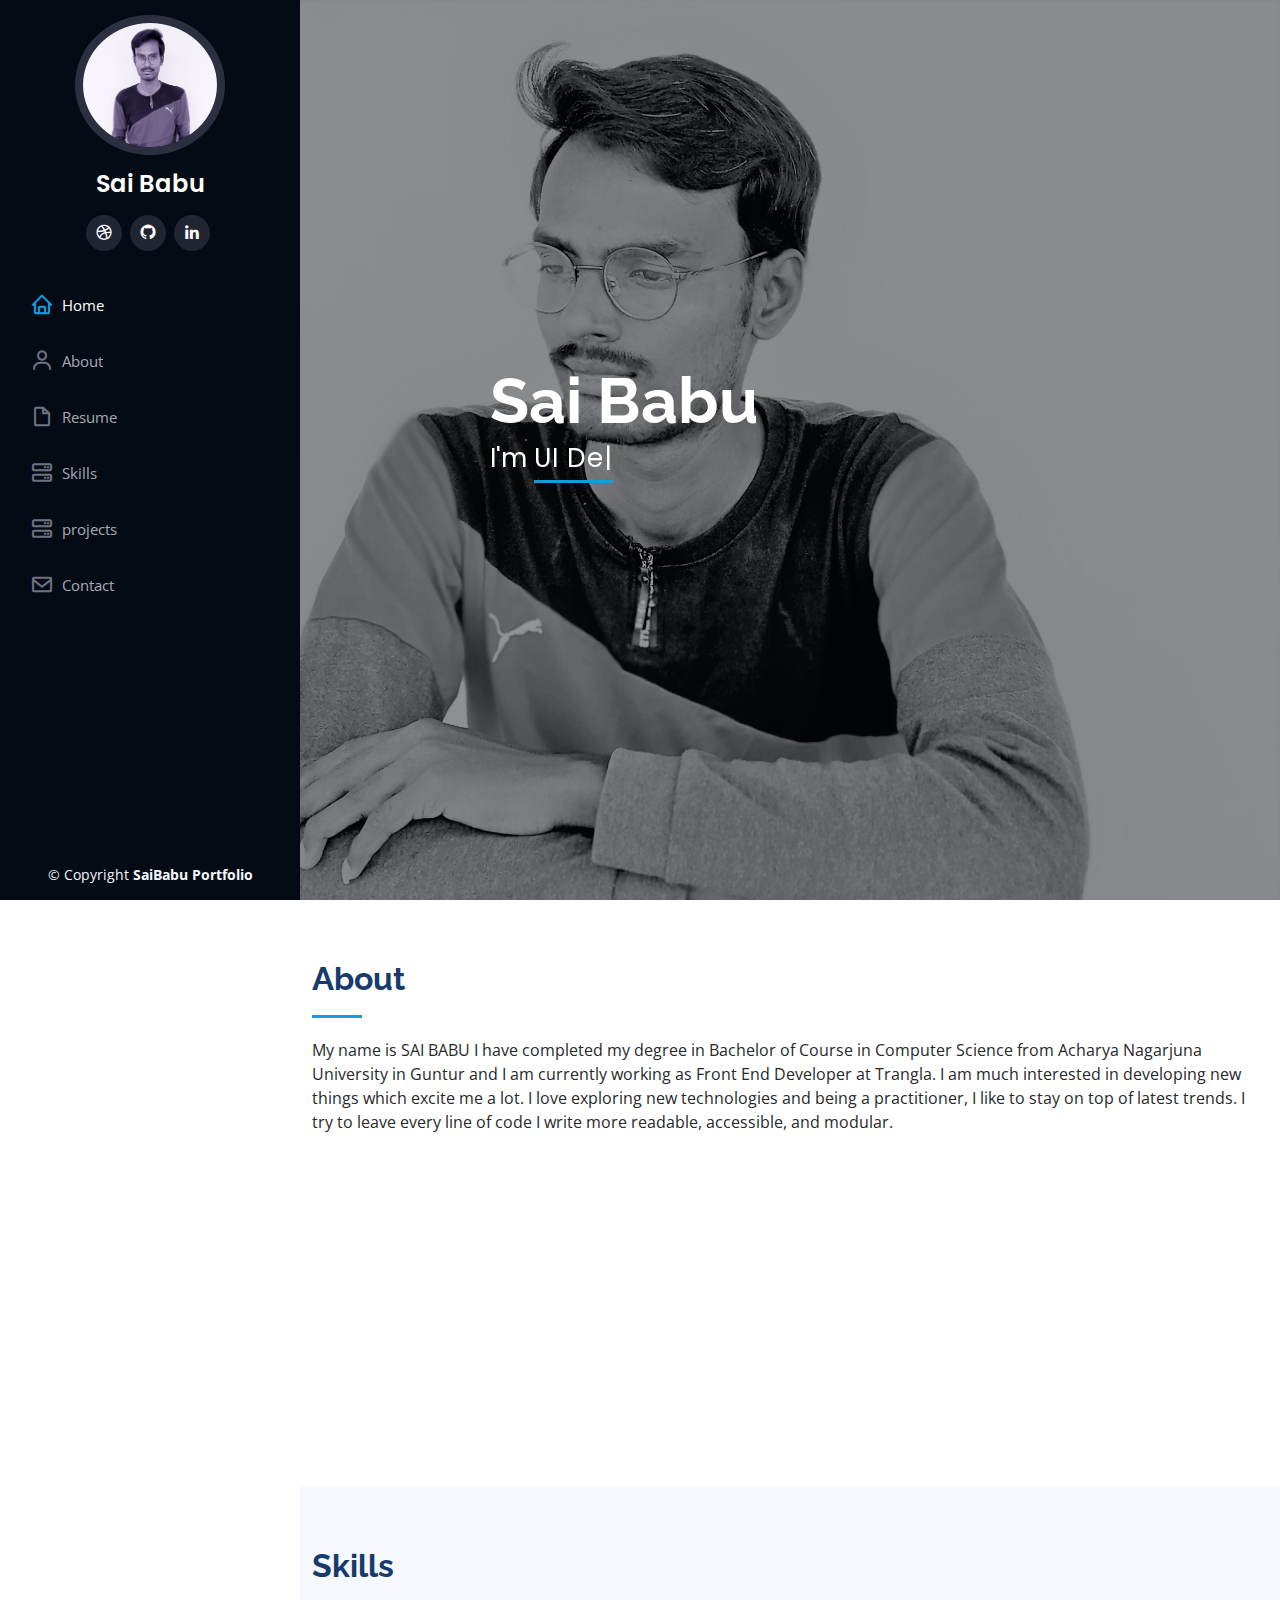
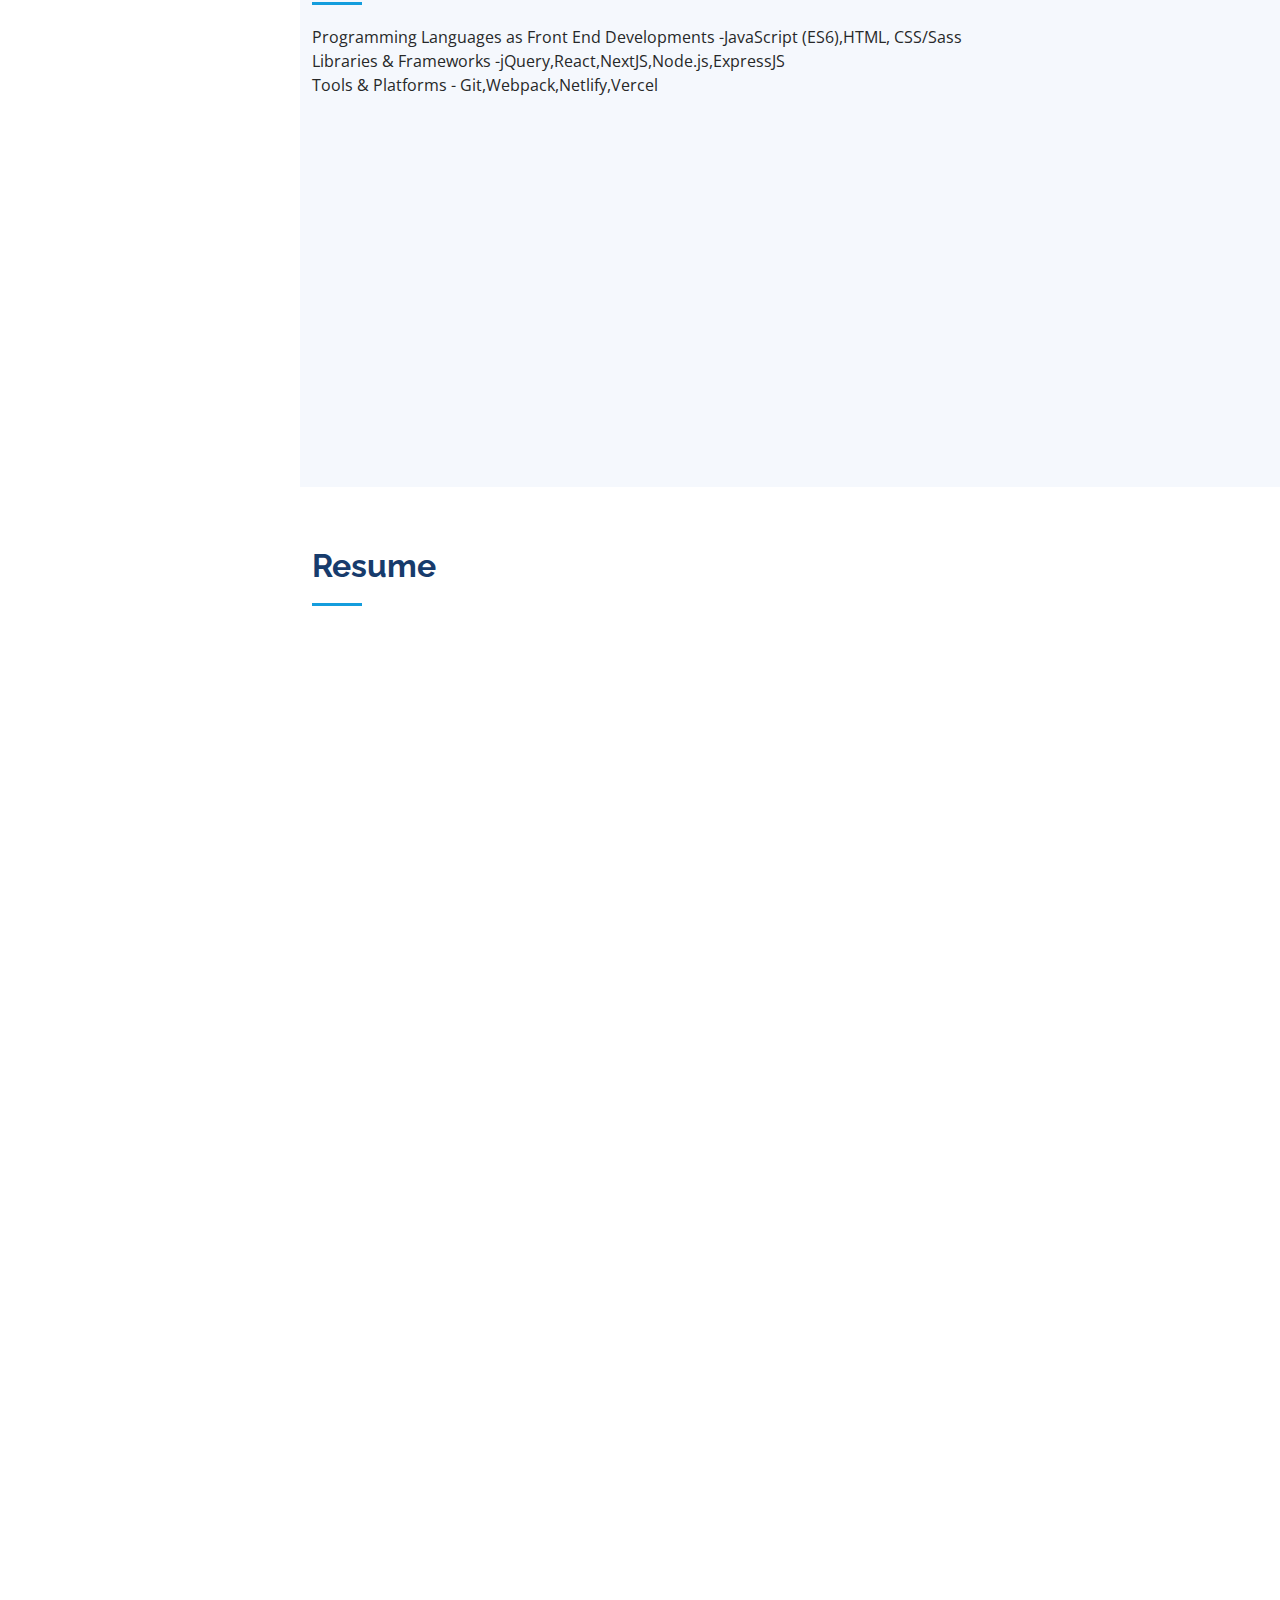
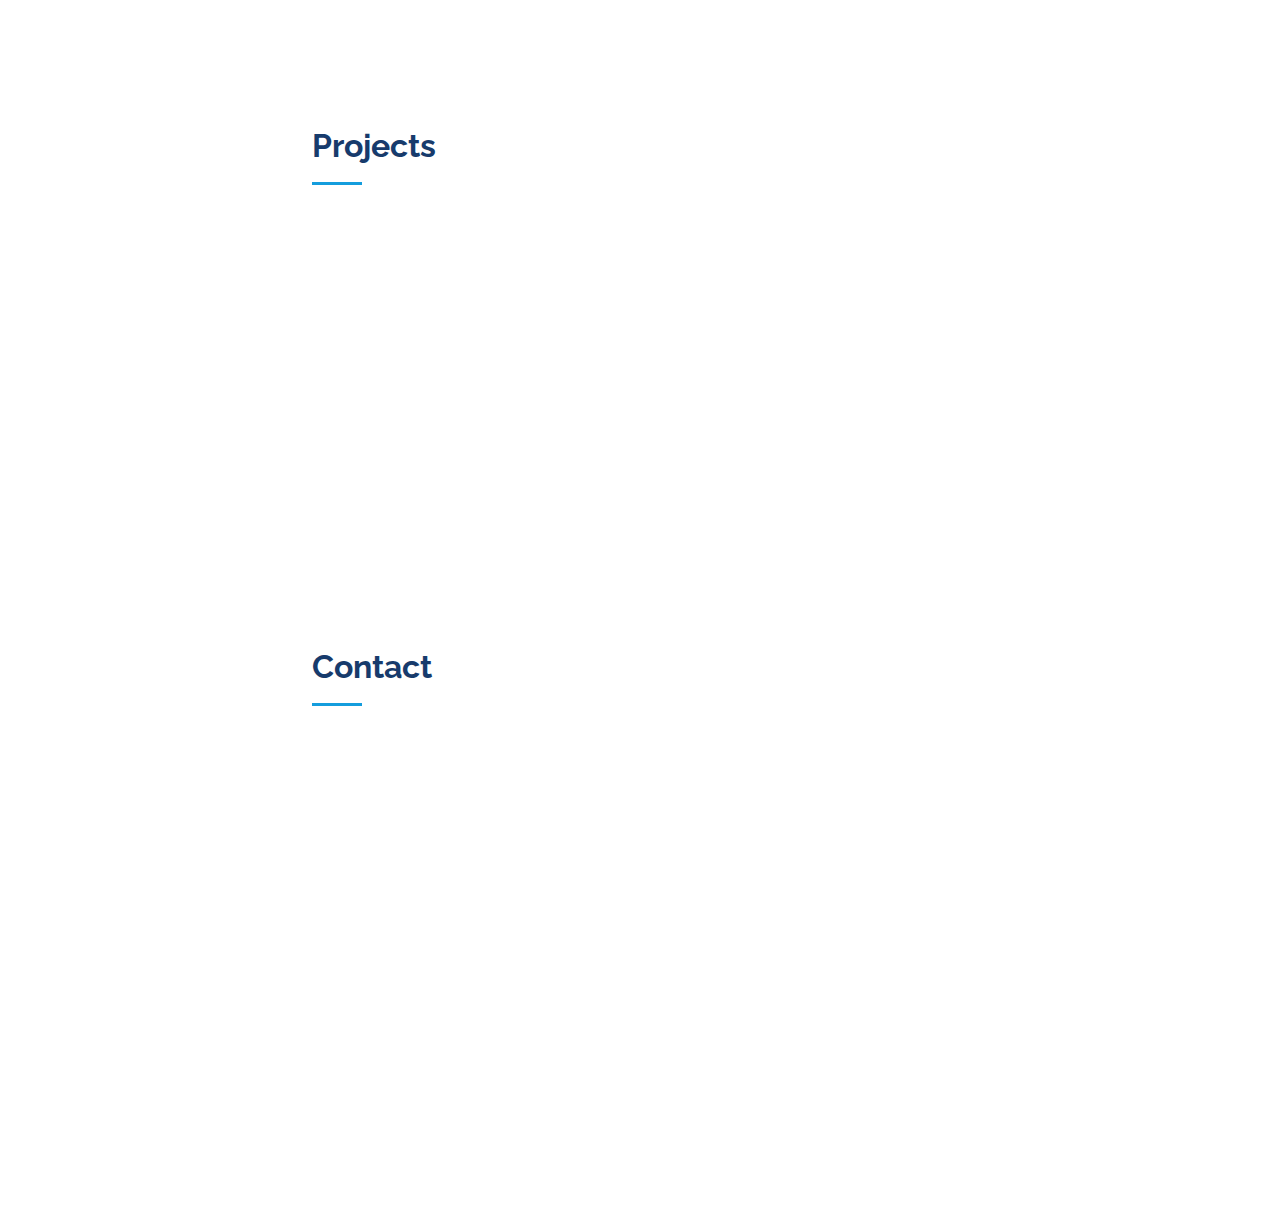
==== commit cbf1b40b: "ad skill" ====
--- a/index.html
+++ b/index.html
@@ -180,6 +180,12 @@
 
             <div class="progress">
               <span class="skill">Photoshop <i class="val">55%</i></span>
+              <div class="progress-bar-wrap">
+                <div class="progress-bar" role="progressbar" aria-valuenow="55" aria-valuemin="0" aria-valuemax="100"></div>
+              </div>
+            </div>
+            <div class="progress">
+              <span class="skill">Wordpress <i class="val">55%</i></span>
               <div class="progress-bar-wrap">
                 <div class="progress-bar" role="progressbar" aria-valuenow="55" aria-valuemin="0" aria-valuemax="100"></div>
               </div>
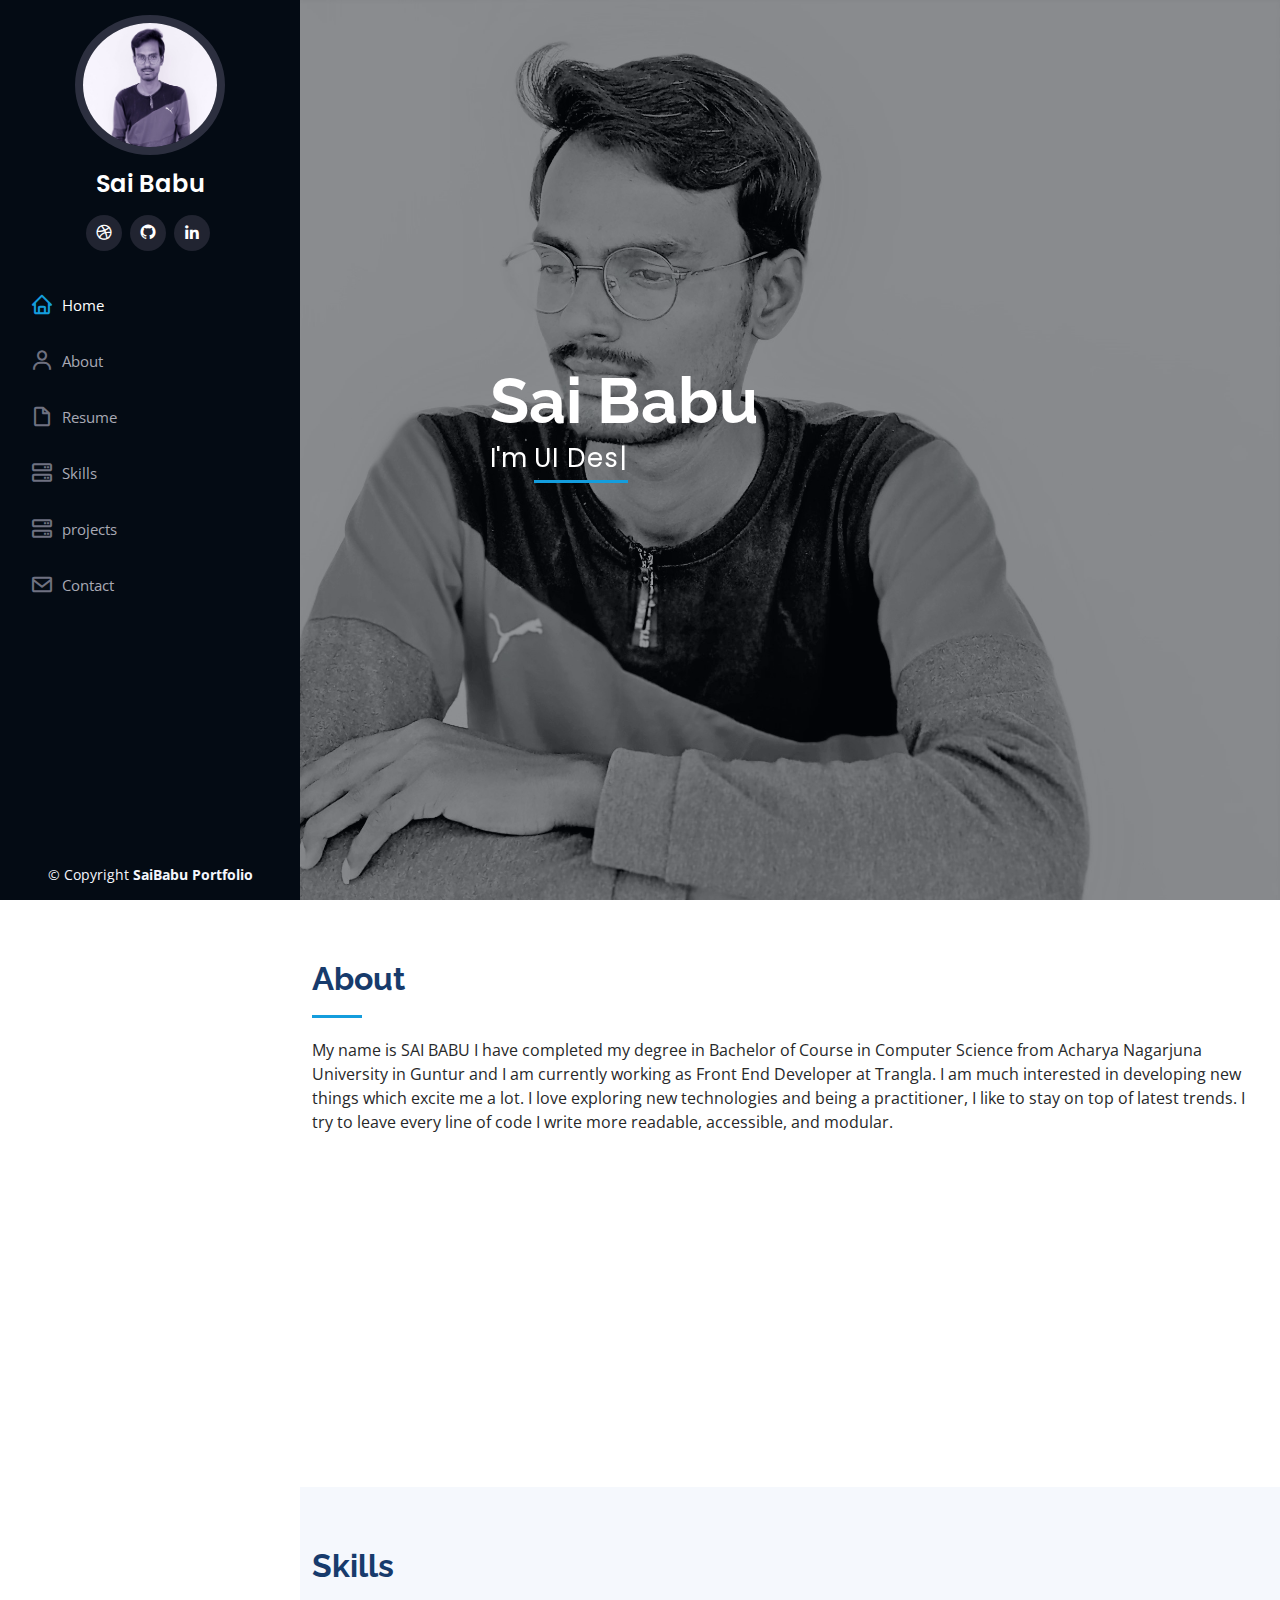
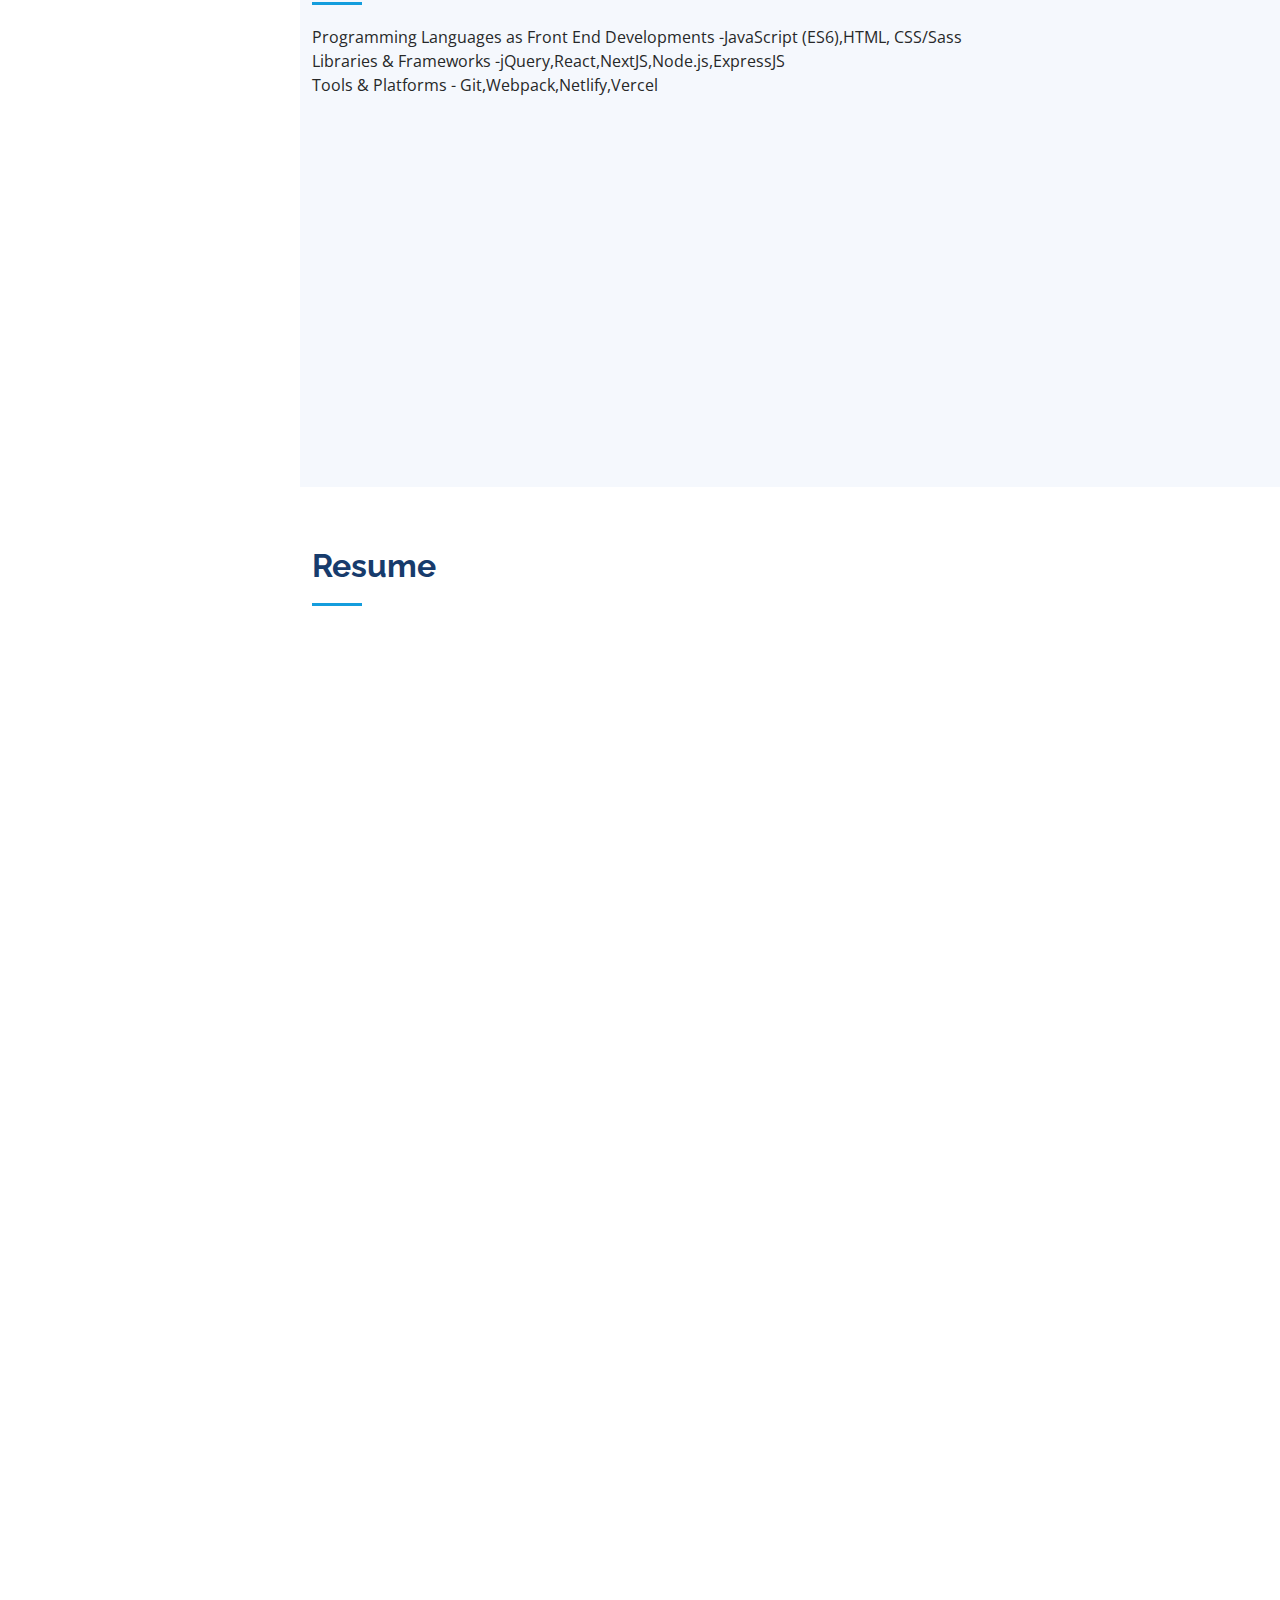
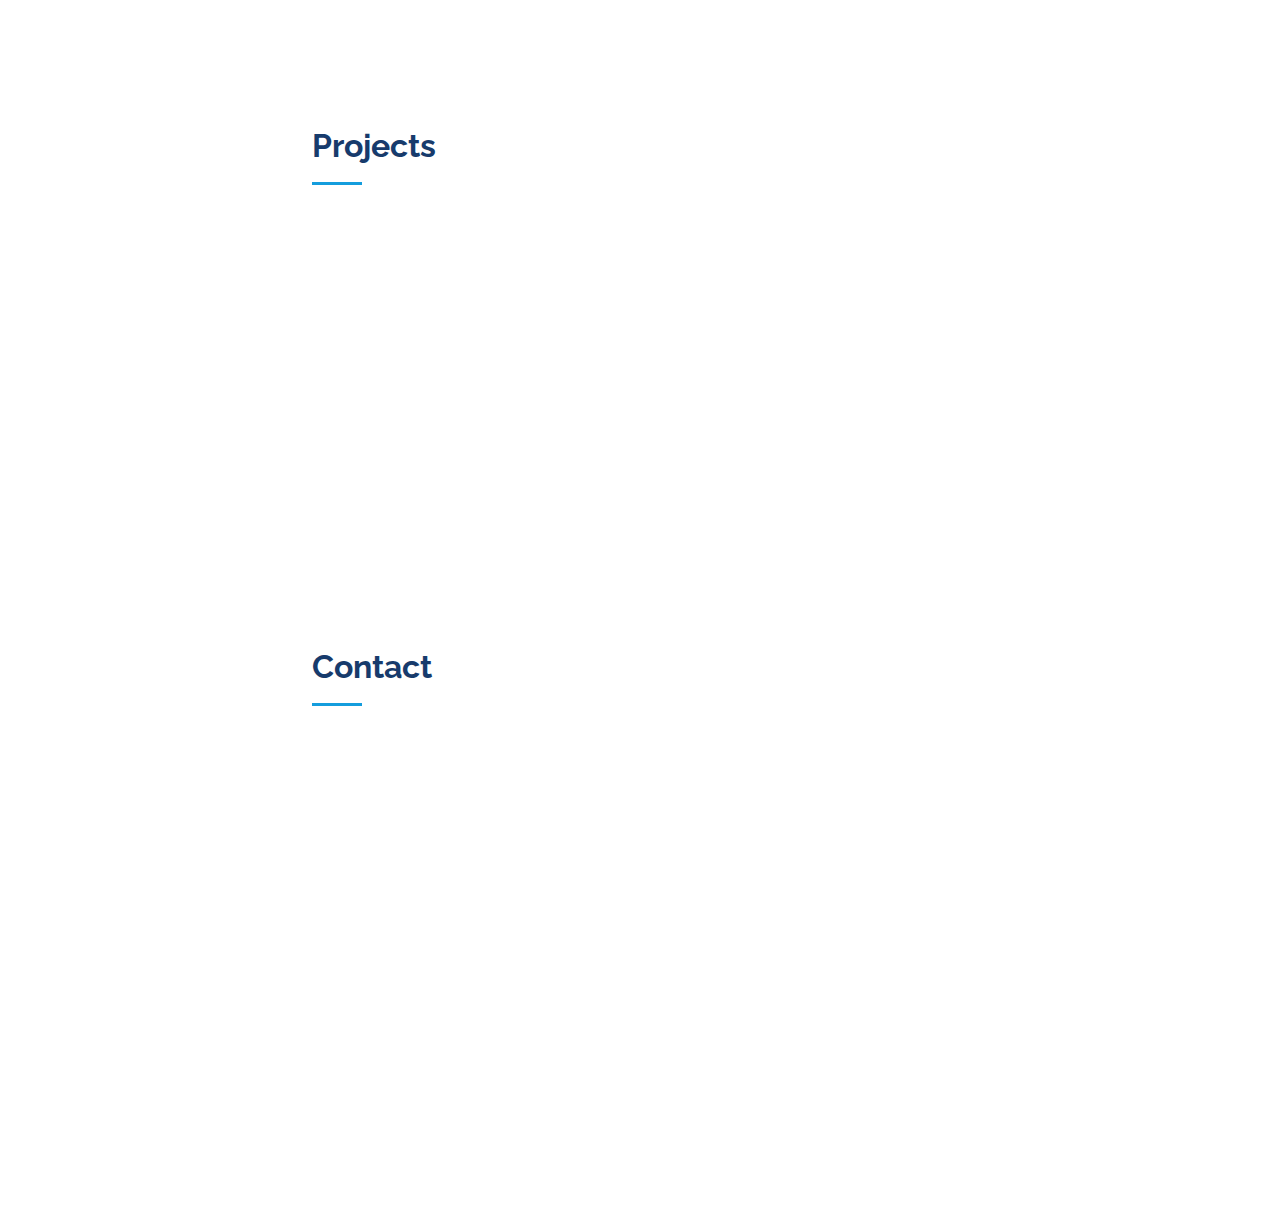
==== commit 4dcdb58b: "add" ====
--- a/index.html
+++ b/index.html
@@ -142,7 +142,7 @@
             <div class="progress">
               <span class="skill">HTML <i class="val">90%</i></span>
               <div class="progress-bar-wrap">
-                <div class="progress-bar" role="progressbar" aria-valuenow="100" aria-valuemin="0" aria-valuemax="100"></div>
+                <div class="progress-bar" role="progressbar" aria-valuenow="90" aria-valuemin="0" aria-valuemax="100"></div>
               </div>
             </div>
 
@@ -159,6 +159,18 @@
                 <div class="progress-bar" role="progressbar" aria-valuenow="75" aria-valuemin="0" aria-valuemax="100"></div>
               </div>
             </div>
+            <div class="progress">
+              <span class="skill">Php <i class="val">55%</i></span>
+              <div class="progress-bar-wrap">
+                <div class="progress-bar" role="progressbar" aria-valuenow="55" aria-valuemin="0" aria-valuemax="100"></div>
+              </div>
+            </div>
+             <div class="progress">
+              <span class="skill">My Sql <i class="val">55%</i></span>
+              <div class="progress-bar-wrap">
+                <div class="progress-bar" role="progressbar" aria-valuenow="55" aria-valuemin="0" aria-valuemax="100"></div>
+              </div>
+            </div>
 
           </div>
 
@@ -174,26 +186,26 @@
             <div class="progress">
               <span class="skill">Reactjs<i class="val">70%</i></span>
               <div class="progress-bar-wrap">
-                <div class="progress-bar" role="progressbar" aria-valuenow="90" aria-valuemin="0" aria-valuemax="100"></div>
-              </div>
-            </div>
-
-            <div class="progress">
-              <span class="skill">Photoshop <i class="val">55%</i></span>
-              <div class="progress-bar-wrap">
-                <div class="progress-bar" role="progressbar" aria-valuenow="55" aria-valuemin="0" aria-valuemax="100"></div>
-              </div>
-            </div>
-            <div class="progress">
-              <span class="skill">Wordpress <i class="val">55%</i></span>
-              <div class="progress-bar-wrap">
-                <div class="progress-bar" role="progressbar" aria-valuenow="55" aria-valuemin="0" aria-valuemax="100"></div>
+                <div class="progress-bar" role="progressbar" aria-valuenow="70" aria-valuemin="0" aria-valuemax="100"></div>
+              </div>
+            </div>
+
+            <div class="progress">
+              <span class="skill">Photoshop <i class="val">60%</i></span>
+              <div class="progress-bar-wrap">
+                <div class="progress-bar" role="progressbar" aria-valuenow="60" aria-valuemin="0" aria-valuemax="100"></div>
+              </div>
+            </div>
+            <div class="progress">
+              <span class="skill">Wordpress <i class="val">65%</i></span>
+              <div class="progress-bar-wrap">
+                <div class="progress-bar" role="progressbar" aria-valuenow="65" aria-valuemin="0" aria-valuemax="100"></div>
               </div>
             </div>
              <div class="progress">
-              <span class="skill">Figma <i class="val">70%</i></span>
-              <div class="progress-bar-wrap">
-                <div class="progress-bar" role="progressbar" aria-valuenow="55" aria-valuemin="0" aria-valuemax="100"></div>
+              <span class="skill">Figma <i class="val">80%</i></span>
+              <div class="progress-bar-wrap">
+                <div class="progress-bar" role="progressbar" aria-valuenow="80" aria-valuemin="0" aria-valuemax="100"></div>
               </div>
             </div>
           </div>
